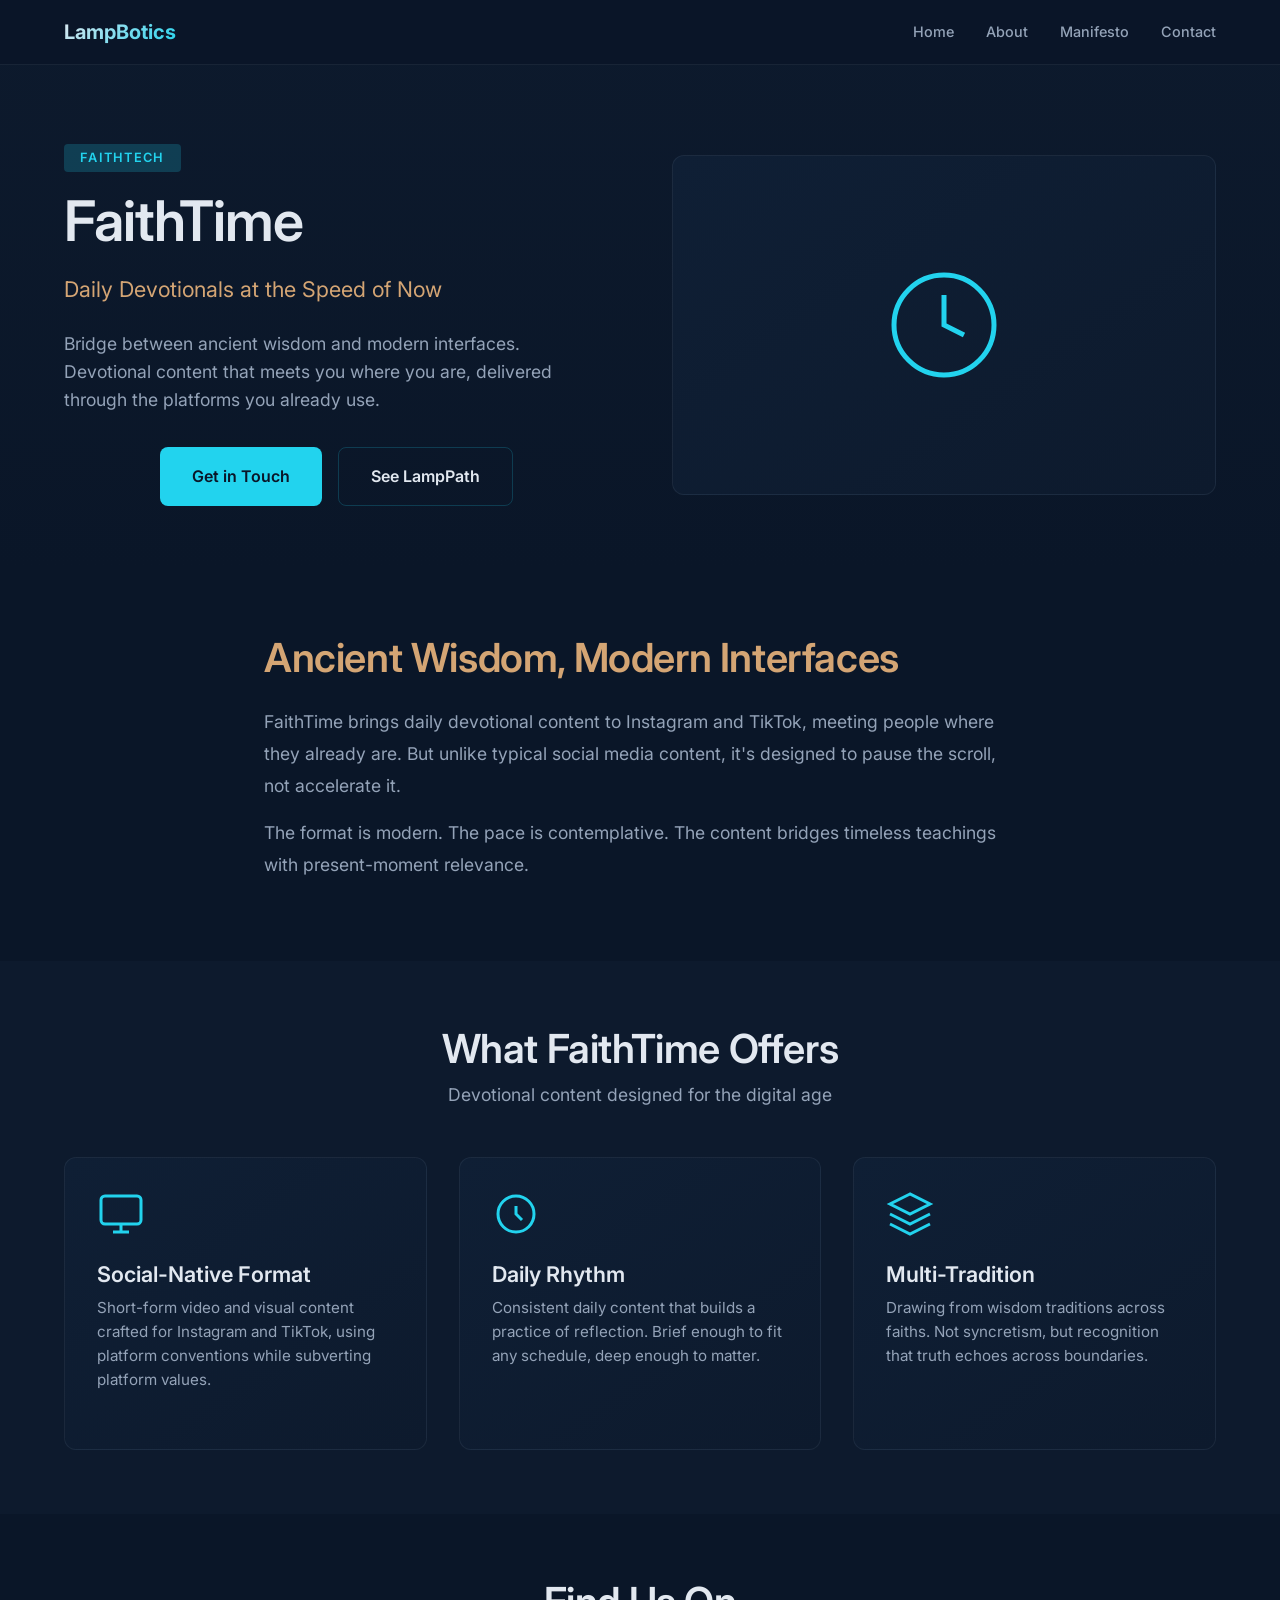
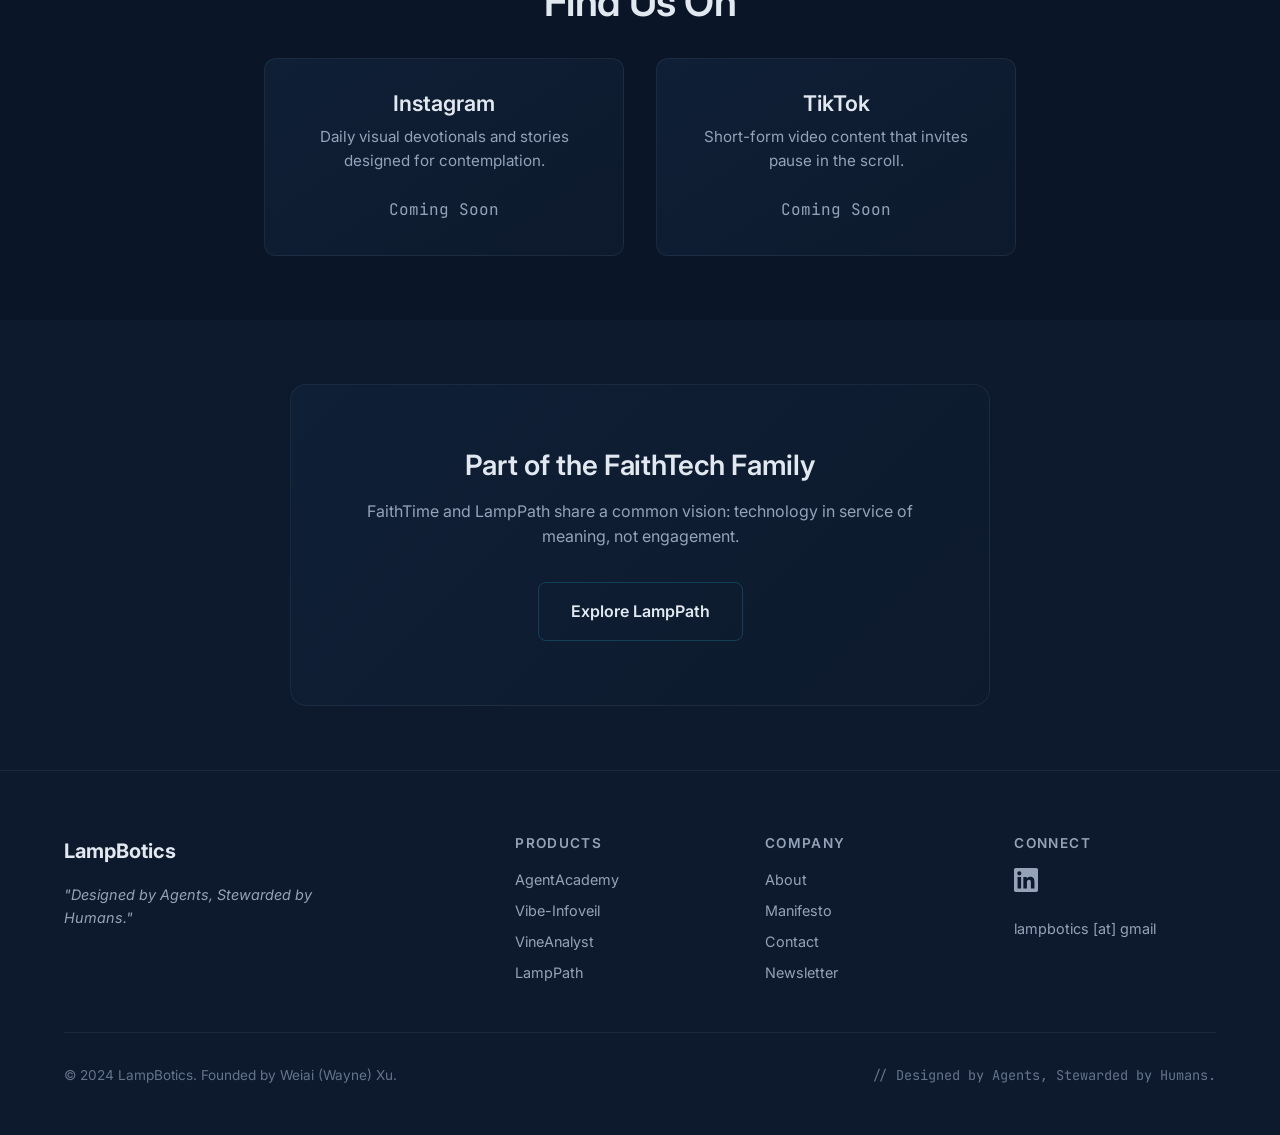
==== products/faithtime/index.html @ efbf88ae "Initial commit: LampBotics website - Homepage with products and augmented creativity sections - Abou" ====
<!DOCTYPE html>
<html lang="en">
<head>
  <meta charset="UTF-8">
  <meta name="viewport" content="width=device-width, initial-scale=1.0">
  <meta name="description" content="FaithTime - Daily devotionals at the speed of now. Bridge between ancient wisdom and modern interfaces.">

  <!-- Open Graph -->
  <meta property="og:title" content="FaithTime - Daily Devotionals at the Speed of Now">
  <meta property="og:description" content="Bridge between ancient wisdom and modern interfaces.">
  <meta property="og:type" content="website">
  <meta property="og:url" content="https://www.lampbotics.com/products/faithtime/">

  <title>FaithTime - LampBotics</title>

  <!-- Fonts -->
  <link rel="preconnect" href="https://fonts.googleapis.com">
  <link rel="preconnect" href="https://fonts.gstatic.com" crossorigin>
  <link href="https://fonts.googleapis.com/css2?family=Inter:wght@400;500;600;700&family=JetBrains+Mono:wght@400;500&display=swap" rel="stylesheet">

  <!-- Styles -->
  <link rel="stylesheet" href="../../assets/css/styles.css">

  <!-- Favicon -->
  <link rel="icon" type="image/svg+xml" href="../../assets/images/favicon.svg">
</head>
<body>
  <!-- Navigation -->
  <nav class="nav" role="navigation" aria-label="Main navigation">
    <div class="container nav__inner">
      <a href="/" class="nav__logo">
        <span class="nav__logo-text">LampBotics</span>
      </a>

      <button class="nav__toggle" aria-label="Toggle navigation" aria-expanded="false">
        <span></span>
        <span></span>
        <span></span>
      </button>

      <ul class="nav__links">
        <li><a href="/" class="nav__link">Home</a></li>
        <li><a href="/about.html" class="nav__link">About</a></li>
        <li><a href="/manifesto.html" class="nav__link">Manifesto</a></li>
        <li><a href="/contact.html" class="nav__link">Contact</a></li>
      </ul>
    </div>
  </nav>

  <!-- Product Hero -->
  <section class="product-hero">
    <div class="container">
      <div class="product-hero__header">
        <div>
          <span class="product-hero__badge">FaithTech</span>
          <h1 class="product-hero__title">FaithTime</h1>
          <p class="product-hero__subtitle">Daily Devotionals at the Speed of Now</p>
          <p class="product-hero__description">
            Bridge between ancient wisdom and modern interfaces. Devotional content that meets you where you are, delivered through the platforms you already use.
          </p>
          <div class="hero__ctas">
            <a href="/contact.html" class="btn btn--primary">Get in Touch</a>
            <a href="/products/lamppath/" class="btn btn--secondary">See LampPath</a>
          </div>
        </div>
        <div class="product-hero__visual">
          <svg width="120" height="120" viewBox="0 0 24 24" fill="none" stroke="var(--color-accent)" stroke-width="1">
            <path d="M12 6V12L16 14M22 12C22 17.5228 17.5228 22 12 22C6.47715 22 2 17.5228 2 12C2 6.47715 6.47715 2 12 2C17.5228 2 22 6.47715 22 12Z"/>
          </svg>
        </div>
      </div>
    </div>
  </section>

  <!-- Core Philosophy -->
  <section class="section">
    <div class="container container--narrow">
      <div data-animate>
        <h2 class="text-sand mb-lg">Ancient Wisdom, Modern Interfaces</h2>
        <p class="text-muted" style="font-size: 1.1rem; line-height: 1.8;">
          FaithTime brings daily devotional content to Instagram and TikTok, meeting people where they already are. But unlike typical social media content, it's designed to pause the scroll, not accelerate it.
        </p>
        <p class="text-muted" style="font-size: 1.1rem; line-height: 1.8;">
          The format is modern. The pace is contemplative. The content bridges timeless teachings with present-moment relevance.
        </p>
      </div>
    </div>
  </section>

  <!-- Features -->
  <section class="section section--dark">
    <div class="container">
      <div class="section-header" data-animate>
        <h2 class="section-header__title">What FaithTime Offers</h2>
        <p class="section-header__subtitle">
          Devotional content designed for the digital age
        </p>
      </div>

      <div class="grid grid--3">
        <div class="card" data-animate>
          <div class="card__icon">
            <svg width="48" height="48" viewBox="0 0 24 24" fill="none" stroke="currentColor" stroke-width="1.5">
              <rect x="2" y="3" width="20" height="14" rx="2"/>
              <path d="M8 21H16M12 17V21"/>
            </svg>
          </div>
          <h3 class="card__title">Social-Native Format</h3>
          <p class="card__description">
            Short-form video and visual content crafted for Instagram and TikTok, using platform conventions while subverting platform values.
          </p>
        </div>

        <div class="card" data-animate>
          <div class="card__icon">
            <svg width="48" height="48" viewBox="0 0 24 24" fill="none" stroke="currentColor" stroke-width="1.5">
              <path d="M12 8V12L15 15M21 12C21 16.9706 16.9706 21 12 21C7.02944 21 3 16.9706 3 12C3 7.02944 7.02944 3 12 3C16.9706 3 21 7.02944 21 12Z"/>
            </svg>
          </div>
          <h3 class="card__title">Daily Rhythm</h3>
          <p class="card__description">
            Consistent daily content that builds a practice of reflection. Brief enough to fit any schedule, deep enough to matter.
          </p>
        </div>

        <div class="card" data-animate>
          <div class="card__icon">
            <svg width="48" height="48" viewBox="0 0 24 24" fill="none" stroke="currentColor" stroke-width="1.5">
              <path d="M12 2L2 7L12 12L22 7L12 2Z"/>
              <path d="M2 17L12 22L22 17"/>
              <path d="M2 12L12 17L22 12"/>
            </svg>
          </div>
          <h3 class="card__title">Multi-Tradition</h3>
          <p class="card__description">
            Drawing from wisdom traditions across faiths. Not syncretism, but recognition that truth echoes across boundaries.
          </p>
        </div>
      </div>
    </div>
  </section>

  <!-- Platforms -->
  <section class="section">
    <div class="container container--narrow text-center">
      <h2 class="mb-xl" data-animate>Find Us On</h2>
      <div class="grid grid--2">
        <div class="card" data-animate>
          <h3 class="card__title">Instagram</h3>
          <p class="card__description">
            Daily visual devotionals and stories designed for contemplation.
          </p>
          <span class="text-muted text-mono">Coming Soon</span>
        </div>
        <div class="card" data-animate>
          <h3 class="card__title">TikTok</h3>
          <p class="card__description">
            Short-form video content that invites pause in the scroll.
          </p>
          <span class="text-muted text-mono">Coming Soon</span>
        </div>
      </div>
    </div>
  </section>

  <!-- Related Products -->
  <section class="section section--dark">
    <div class="container">
      <div class="newsletter" data-animate>
        <h2 class="newsletter__title">Part of the FaithTech Family</h2>
        <p class="newsletter__description">
          FaithTime and LampPath share a common vision: technology in service of meaning, not engagement.
        </p>
        <a href="/products/lamppath/" class="btn btn--secondary">Explore LampPath</a>
      </div>
    </div>
  </section>

  <!-- Footer -->
  <footer class="footer">
    <div class="container">
      <div class="footer__grid">
        <div class="footer__brand">
          <a href="/" class="footer__logo">
            <span>LampBotics</span>
          </a>
          <p class="footer__tagline">
            "Designed by Agents, Stewarded by Humans."
          </p>
        </div>

        <div class="footer__section">
          <h4>Products</h4>
          <nav class="footer__links">
            <a href="https://agentacademy.lampbotics.com/" class="footer__link" target="_blank" rel="noopener">AgentAcademy</a>
            <a href="https://vibe-infoveil.lampbotics.com/trading-floor" class="footer__link" target="_blank" rel="noopener">Vibe-Infoveil</a>
            <a href="https://vineanalyst.lampbotics.com/" class="footer__link" target="_blank" rel="noopener">VineAnalyst</a>
            <a href="/products/lamppath/" class="footer__link">LampPath</a>
          </nav>
        </div>

        <div class="footer__section">
          <h4>Company</h4>
          <nav class="footer__links">
            <a href="/about.html" class="footer__link">About</a>
            <a href="/manifesto.html" class="footer__link">Manifesto</a>
            <a href="/contact.html" class="footer__link">Contact</a>
            <a href="https://substack.com/@lampbotics" class="footer__link" target="_blank" rel="noopener">Newsletter</a>
          </nav>
        </div>

        <div class="footer__section">
          <h4>Connect</h4>
          <div class="footer__social">
            <a href="https://www.linkedin.com/company/107227953" target="_blank" rel="noopener" aria-label="LinkedIn">
              <svg width="24" height="24" viewBox="0 0 24 24" fill="currentColor">
                <path d="M20.447 20.452h-3.554v-5.569c0-1.328-.027-3.037-1.852-3.037-1.853 0-2.136 1.445-2.136 2.939v5.667H9.351V9h3.414v1.561h.046c.477-.9 1.637-1.85 3.37-1.85 3.601 0 4.267 2.37 4.267 5.455v6.286zM5.337 7.433c-1.144 0-2.063-.926-2.063-2.065 0-1.138.92-2.063 2.063-2.063 1.14 0 2.064.925 2.064 2.063 0 1.139-.925 2.065-2.064 2.065zm1.782 13.019H3.555V9h3.564v11.452zM22.225 0H1.771C.792 0 0 .774 0 1.729v20.542C0 23.227.792 24 1.771 24h20.451C23.2 24 24 23.227 24 22.271V1.729C24 .774 23.2 0 22.222 0h.003z"/>
              </svg>
            </a>
          </div>
          <p class="footer__link mt-md">lampbotics [at] gmail</p>
        </div>
      </div>

      <div class="footer__bottom">
        <p class="footer__copyright">
          &copy; 2024 LampBotics. Founded by Weiai (Wayne) Xu.
        </p>
        <p class="footer__agent-note">
          // Designed by Agents, Stewarded by Humans.
        </p>
      </div>
    </div>
  </footer>

  <!-- Scripts -->
  <script src="../../assets/js/main.js"></script>
</body>
</html>
---- assets/css/styles.css ----
/* LampBotics Website Styles
   Dark theme with sea/sand color palette
   Built by agents. Approved by humans.
*/

/* ==========================================
   CSS VARIABLES
   ========================================== */
:root {
  /* Primary Colors - Sea/Sand Palette */
  --color-bg-dark: #0a1628;
  --color-bg-card: #0f1f35;
  --color-bg-card-hover: #142842;
  --color-bg-secondary: #0d1a2d;

  /* Accent Colors */
  --color-accent: #22d3ee;
  --color-accent-hover: #06b6d4;
  --color-accent-glow: rgba(34, 211, 238, 0.2);
  --color-sand: #d4a574;
  --color-sand-light: #e5c9a8;

  /* Text Colors */
  --color-text: #e2e8f0;
  --color-text-muted: #94a3b8;
  --color-text-dim: #64748b;

  /* Borders */
  --color-border: rgba(34, 211, 238, 0.2);
  --color-border-subtle: rgba(148, 163, 184, 0.1);

  /* Gradients */
  --gradient-hero: linear-gradient(135deg, rgba(10, 22, 40, 0.9) 0%, rgba(10, 22, 40, 0.7) 50%, rgba(10, 22, 40, 0.85) 100%);
  --gradient-card: linear-gradient(145deg, var(--color-bg-card) 0%, var(--color-bg-secondary) 100%);

  /* Typography */
  --font-main: 'Inter', -apple-system, BlinkMacSystemFont, 'Segoe UI', Roboto, sans-serif;
  --font-mono: 'JetBrains Mono', 'Fira Code', monospace;

  /* Spacing */
  --spacing-xs: 0.25rem;
  --spacing-sm: 0.5rem;
  --spacing-md: 1rem;
  --spacing-lg: 1.5rem;
  --spacing-xl: 2rem;
  --spacing-2xl: 3rem;
  --spacing-3xl: 4rem;

  /* Container */
  --container-max: 1200px;
  --container-narrow: 800px;

  /* Border Radius */
  --radius-sm: 4px;
  --radius-md: 8px;
  --radius-lg: 12px;
  --radius-xl: 16px;

  /* Transitions */
  --transition-fast: 150ms ease;
  --transition-base: 250ms ease;
  --transition-slow: 400ms ease;

  /* Shadows */
  --shadow-card: 0 4px 20px rgba(0, 0, 0, 0.3);
  --shadow-card-hover: 0 8px 30px rgba(0, 0, 0, 0.4);
  --shadow-glow: 0 0 30px var(--color-accent-glow);
}

/* ==========================================
   RESET & BASE
   ========================================== */
*, *::before, *::after {
  box-sizing: border-box;
  margin: 0;
  padding: 0;
}

html {
  scroll-behavior: smooth;
  -webkit-font-smoothing: antialiased;
  -moz-osx-font-smoothing: grayscale;
}

body {
  font-family: var(--font-main);
  font-size: 16px;
  line-height: 1.6;
  color: var(--color-text);
  background-color: var(--color-bg-dark);
  min-height: 100vh;
}

img, video, iframe {
  max-width: 100%;
  height: auto;
  display: block;
}

a {
  color: var(--color-accent);
  text-decoration: none;
  transition: color var(--transition-fast);
}

a:hover {
  color: var(--color-accent-hover);
}

ul, ol {
  list-style: none;
}

button {
  font-family: inherit;
  cursor: pointer;
  border: none;
  background: none;
}

/* ==========================================
   TYPOGRAPHY
   ========================================== */
h1, h2, h3, h4, h5, h6 {
  font-weight: 600;
  line-height: 1.2;
  color: var(--color-text);
}

h1 {
  font-size: clamp(2rem, 5vw, 3.5rem);
  letter-spacing: -0.02em;
}

h2 {
  font-size: clamp(1.5rem, 4vw, 2.5rem);
  letter-spacing: -0.01em;
}

h3 {
  font-size: clamp(1.25rem, 3vw, 1.75rem);
}

h4 {
  font-size: 1.25rem;
}

p {
  margin-bottom: var(--spacing-md);
}

.text-accent {
  color: var(--color-accent);
}

.text-sand {
  color: var(--color-sand);
}

.text-muted {
  color: var(--color-text-muted);
}

.text-mono {
  font-family: var(--font-mono);
}

/* ==========================================
   LAYOUT
   ========================================== */
.container {
  width: 100%;
  max-width: var(--container-max);
  margin: 0 auto;
  padding: 0 var(--spacing-lg);
}

.container--narrow {
  max-width: var(--container-narrow);
}

.section {
  padding: var(--spacing-3xl) 0;
}

.section--dark {
  background-color: var(--color-bg-secondary);
}

/* Grid Layouts */
.grid {
  display: grid;
  gap: var(--spacing-xl);
}

.grid--2 {
  grid-template-columns: repeat(2, 1fr);
}

.grid--3 {
  grid-template-columns: repeat(3, 1fr);
}

@media (max-width: 768px) {
  .grid--2, .grid--3 {
    grid-template-columns: 1fr;
  }
}

/* Flexbox Utilities */
.flex {
  display: flex;
}

.flex--center {
  align-items: center;
  justify-content: center;
}

.flex--between {
  justify-content: space-between;
  align-items: center;
}

.flex--col {
  flex-direction: column;
}

.gap-sm { gap: var(--spacing-sm); }
.gap-md { gap: var(--spacing-md); }
.gap-lg { gap: var(--spacing-lg); }
.gap-xl { gap: var(--spacing-xl); }

/* ==========================================
   NAVIGATION
   ========================================== */
.nav {
  position: fixed;
  top: 0;
  left: 0;
  right: 0;
  z-index: 1000;
  padding: var(--spacing-md) 0;
  background: rgba(10, 22, 40, 0.9);
  backdrop-filter: blur(10px);
  border-bottom: 1px solid var(--color-border-subtle);
  transition: all var(--transition-base);
}

.nav--scrolled {
  padding: var(--spacing-sm) 0;
  background: rgba(10, 22, 40, 0.98);
}

.nav__inner {
  display: flex;
  align-items: center;
  justify-content: space-between;
}

.nav__logo {
  display: flex;
  align-items: center;
  gap: var(--spacing-sm);
  font-size: 1.25rem;
  font-weight: 700;
  color: var(--color-text);
}

.nav__logo img {
  height: 32px;
  width: auto;
}

.nav__logo-text {
  background: linear-gradient(135deg, var(--color-text) 0%, var(--color-accent) 100%);
  -webkit-background-clip: text;
  -webkit-text-fill-color: transparent;
  background-clip: text;
}

.nav__links {
  display: flex;
  gap: var(--spacing-xl);
}

.nav__link {
  color: var(--color-text-muted);
  font-size: 0.9rem;
  font-weight: 500;
  transition: color var(--transition-fast);
  position: relative;
}

.nav__link:hover,
.nav__link--active {
  color: var(--color-text);
}

.nav__link::after {
  content: '';
  position: absolute;
  bottom: -4px;
  left: 0;
  width: 0;
  height: 2px;
  background: var(--color-accent);
  transition: width var(--transition-base);
}

.nav__link:hover::after,
.nav__link--active::after {
  width: 100%;
}

/* Mobile Navigation */
.nav__toggle {
  display: none;
  flex-direction: column;
  gap: 5px;
  padding: var(--spacing-sm);
}

.nav__toggle span {
  display: block;
  width: 24px;
  height: 2px;
  background: var(--color-text);
  transition: all var(--transition-fast);
}

@media (max-width: 768px) {
  .nav__toggle {
    display: flex;
  }

  .nav__links {
    position: fixed;
    top: 60px;
    left: 0;
    right: 0;
    flex-direction: column;
    background: var(--color-bg-dark);
    padding: var(--spacing-xl);
    gap: var(--spacing-lg);
    transform: translateY(-100%);
    opacity: 0;
    visibility: hidden;
    transition: all var(--transition-base);
    border-bottom: 1px solid var(--color-border-subtle);
  }

  .nav__links--open {
    transform: translateY(0);
    opacity: 1;
    visibility: visible;
  }

  .nav__toggle--active span:nth-child(1) {
    transform: rotate(45deg) translate(5px, 5px);
  }

  .nav__toggle--active span:nth-child(2) {
    opacity: 0;
  }

  .nav__toggle--active span:nth-child(3) {
    transform: rotate(-45deg) translate(5px, -5px);
  }
}

/* ==========================================
   HERO SECTION
   ========================================== */
.hero {
  position: relative;
  min-height: 100vh;
  display: flex;
  align-items: center;
  justify-content: center;
  overflow: hidden;
  padding-top: 80px;
}

.hero__video-container {
  position: absolute;
  top: 0;
  left: 0;
  width: 100%;
  height: 100%;
  z-index: -1;
}

.hero__video {
  position: absolute;
  top: 50%;
  left: 50%;
  min-width: 100%;
  min-height: 100%;
  width: auto;
  height: auto;
  transform: translate(-50%, -50%);
  pointer-events: none;
}

.hero__video iframe {
  position: absolute;
  top: 50%;
  left: 50%;
  width: 177.78vh; /* 16:9 aspect ratio for vertical video */
  min-width: 100%;
  height: 100vh;
  min-height: 56.25vw;
  transform: translate(-50%, -40%) scale(2.0); /* Zoom in and shift down to crop YouTube UI */
  pointer-events: none;
}

.hero__overlay {
  position: absolute;
  top: 0;
  left: 0;
  width: 100%;
  height: 100%;
  background: var(--gradient-hero);
  z-index: 1;
}

.hero__content {
  position: relative;
  z-index: 2;
  text-align: center;
  max-width: 800px;
  padding: var(--spacing-xl);
}

.hero__tagline {
  font-size: clamp(2.5rem, 6vw, 4rem);
  font-weight: 700;
  margin-bottom: var(--spacing-lg);
  line-height: 1.1;
}

.hero__tagline span {
  display: block;
  background: linear-gradient(135deg, var(--color-text) 0%, var(--color-accent) 50%, var(--color-sand) 100%);
  -webkit-background-clip: text;
  -webkit-text-fill-color: transparent;
  background-clip: text;
}

.hero__subline {
  font-size: clamp(1rem, 2.5vw, 1.35rem);
  color: var(--color-text-muted);
  margin-bottom: var(--spacing-2xl);
  max-width: 600px;
  margin-left: auto;
  margin-right: auto;
}

.hero__ctas {
  display: flex;
  gap: var(--spacing-md);
  justify-content: center;
  flex-wrap: wrap;
}

/* ==========================================
   BUTTONS
   ========================================== */
.btn {
  display: inline-flex;
  align-items: center;
  gap: var(--spacing-sm);
  padding: var(--spacing-md) var(--spacing-xl);
  font-size: 1rem;
  font-weight: 600;
  border-radius: var(--radius-md);
  transition: all var(--transition-base);
  white-space: nowrap;
}

.btn--primary {
  background: var(--color-accent);
  color: var(--color-bg-dark);
}

.btn--primary:hover {
  background: var(--color-accent-hover);
  color: var(--color-bg-dark);
  box-shadow: var(--shadow-glow);
  transform: translateY(-2px);
}

.btn--secondary {
  background: transparent;
  color: var(--color-text);
  border: 1px solid var(--color-border);
}

.btn--secondary:hover {
  background: var(--color-bg-card);
  border-color: var(--color-accent);
  color: var(--color-accent);
}

.btn--ghost {
  color: var(--color-text-muted);
  padding: var(--spacing-sm) var(--spacing-md);
}

.btn--ghost:hover {
  color: var(--color-accent);
}

.btn--small {
  padding: var(--spacing-sm) var(--spacing-md);
  font-size: 0.875rem;
}

/* ==========================================
   CARDS
   ========================================== */
.card {
  background: var(--gradient-card);
  border: 1px solid var(--color-border-subtle);
  border-radius: var(--radius-lg);
  padding: var(--spacing-xl);
  transition: all var(--transition-base);
}

.card:hover {
  border-color: var(--color-border);
  box-shadow: var(--shadow-card-hover);
  transform: translateY(-4px);
}

.card__icon {
  width: 48px;
  height: 48px;
  margin-bottom: var(--spacing-lg);
  color: var(--color-accent);
}

.card__title {
  font-size: 1.35rem;
  margin-bottom: var(--spacing-sm);
}

.card__subtitle {
  color: var(--color-sand);
  font-size: 0.9rem;
  font-weight: 500;
  margin-bottom: var(--spacing-md);
}

.card__description {
  color: var(--color-text-muted);
  font-size: 0.95rem;
  margin-bottom: var(--spacing-lg);
}

.card__list {
  margin-bottom: var(--spacing-lg);
}

.card__list li {
  color: var(--color-text-muted);
  font-size: 0.9rem;
  padding: var(--spacing-xs) 0;
  padding-left: var(--spacing-lg);
  position: relative;
}

.card__list li::before {
  content: '';
  position: absolute;
  left: 0;
  top: 50%;
  transform: translateY(-50%);
  width: 6px;
  height: 6px;
  background: var(--color-accent);
  border-radius: 50%;
}

/* Featured Cards (larger) */
.card--featured {
  padding: var(--spacing-2xl);
}

.card--featured .card__title {
  font-size: 1.75rem;
}

/* ==========================================
   SECTION HEADERS
   ========================================== */
.section-header {
  text-align: center;
  margin-bottom: var(--spacing-2xl);
}

.section-header__title {
  margin-bottom: var(--spacing-sm);
}

.section-header__subtitle {
  color: var(--color-text-muted);
  font-size: 1.1rem;
  max-width: 600px;
  margin: 0 auto;
}

/* ==========================================
   PHILOSOPHY STRIP
   ========================================== */
.philosophy {
  position: relative;
  overflow: hidden;
}

.philosophy__video-container {
  position: absolute;
  top: 0;
  left: 0;
  width: 100%;
  height: 100%;
  z-index: -1;
}

.philosophy__video iframe {
  position: absolute;
  top: 50%;
  left: 50%;
  width: 177.78vh;
  min-width: 100%;
  height: 100vh;
  min-height: 56.25vw;
  transform: translate(-50%, -50%) scale(2.0); /* Zoom in to crop out YouTube title/subtitles */
  pointer-events: none;
}

.philosophy__overlay {
  position: absolute;
  top: 0;
  left: 0;
  width: 100%;
  height: 100%;
  background: linear-gradient(135deg, rgba(10, 22, 40, 0.95) 0%, rgba(10, 22, 40, 0.85) 100%);
}

.philosophy__content {
  position: relative;
  z-index: 2;
}

.philosophy__headline {
  text-align: center;
  margin-bottom: var(--spacing-2xl);
}

.philosophy__pillars {
  display: grid;
  grid-template-columns: repeat(3, 1fr);
  gap: var(--spacing-xl);
}

@media (max-width: 768px) {
  .philosophy__pillars {
    grid-template-columns: 1fr;
  }
}

.pillar {
  text-align: center;
  padding: var(--spacing-xl);
}

.pillar__icon {
  font-size: 2rem;
  margin-bottom: var(--spacing-md);
  color: var(--color-accent);
}

.pillar__title {
  font-size: 1.25rem;
  margin-bottom: var(--spacing-sm);
  color: var(--color-sand);
}

.pillar__text {
  color: var(--color-text-muted);
  font-size: 0.95rem;
}

/* ==========================================
   ARCHIVE / LEGACY PROJECTS
   ========================================== */
.archive {
  background: var(--color-bg-secondary);
}

.archive__toggle {
  display: flex;
  align-items: center;
  justify-content: center;
  gap: var(--spacing-sm);
  color: var(--color-text-muted);
  font-size: 1rem;
  margin-bottom: var(--spacing-xl);
  cursor: pointer;
  transition: color var(--transition-fast);
}

.archive__toggle:hover {
  color: var(--color-accent);
}

.archive__toggle svg {
  transition: transform var(--transition-base);
}

.archive__toggle--open svg {
  transform: rotate(180deg);
}

.archive__content {
  display: none;
}

.archive__content--open {
  display: block;
}

/* ==========================================
   NEWSLETTER CTA
   ========================================== */
.newsletter {
  text-align: center;
  background: linear-gradient(135deg, var(--color-bg-card) 0%, var(--color-bg-secondary) 100%);
  border: 1px solid var(--color-border-subtle);
  border-radius: var(--radius-xl);
  padding: var(--spacing-3xl);
  max-width: 700px;
  margin: 0 auto;
}

.newsletter__title {
  font-size: 1.75rem;
  margin-bottom: var(--spacing-md);
}

.newsletter__description {
  color: var(--color-text-muted);
  margin-bottom: var(--spacing-xl);
}

/* ==========================================
   FOOTER
   ========================================== */
.footer {
  background: var(--color-bg-secondary);
  border-top: 1px solid var(--color-border-subtle);
  padding: var(--spacing-3xl) 0 var(--spacing-xl);
}

.footer__grid {
  display: grid;
  grid-template-columns: 2fr 1fr 1fr 1fr;
  gap: var(--spacing-2xl);
  margin-bottom: var(--spacing-2xl);
}

@media (max-width: 768px) {
  .footer__grid {
    grid-template-columns: 1fr 1fr;
    gap: var(--spacing-xl);
  }
}

@media (max-width: 480px) {
  .footer__grid {
    grid-template-columns: 1fr;
  }
}

.footer__brand {
  max-width: 300px;
}

.footer__logo {
  display: flex;
  align-items: center;
  gap: var(--spacing-sm);
  font-size: 1.25rem;
  font-weight: 700;
  color: var(--color-text);
  margin-bottom: var(--spacing-md);
}

.footer__logo img {
  height: 28px;
  width: auto;
}

.footer__tagline {
  color: var(--color-text-muted);
  font-size: 0.9rem;
  font-style: italic;
}

.footer__section h4 {
  font-size: 0.85rem;
  text-transform: uppercase;
  letter-spacing: 0.1em;
  color: var(--color-text-muted);
  margin-bottom: var(--spacing-md);
}

.footer__links {
  display: flex;
  flex-direction: column;
  gap: var(--spacing-sm);
}

.footer__link {
  color: var(--color-text-muted);
  font-size: 0.9rem;
}

.footer__link:hover {
  color: var(--color-accent);
}

.footer__social {
  display: flex;
  gap: var(--spacing-md);
}

.footer__social a {
  color: var(--color-text-muted);
  font-size: 1.25rem;
  transition: color var(--transition-fast);
}

.footer__social a:hover {
  color: var(--color-accent);
}

.footer__bottom {
  display: flex;
  justify-content: space-between;
  align-items: center;
  padding-top: var(--spacing-xl);
  border-top: 1px solid var(--color-border-subtle);
  flex-wrap: wrap;
  gap: var(--spacing-md);
}

.footer__copyright {
  color: var(--color-text-dim);
  font-size: 0.85rem;
}

.footer__agent-note {
  color: var(--color-text-dim);
  font-size: 0.85rem;
  font-family: var(--font-mono);
}

/* ==========================================
   PRODUCT PAGES
   ========================================== */
.product-hero {
  padding: calc(80px + var(--spacing-3xl)) 0 var(--spacing-3xl);
  background: linear-gradient(180deg, var(--color-bg-secondary) 0%, var(--color-bg-dark) 100%);
}

.product-hero__header {
  display: grid;
  grid-template-columns: 1fr 1fr;
  gap: var(--spacing-3xl);
  align-items: center;
}

@media (max-width: 768px) {
  .product-hero__header {
    grid-template-columns: 1fr;
    text-align: center;
  }
}

.product-hero__badge {
  display: inline-block;
  padding: var(--spacing-xs) var(--spacing-md);
  background: var(--color-accent-glow);
  color: var(--color-accent);
  font-size: 0.8rem;
  font-weight: 600;
  text-transform: uppercase;
  letter-spacing: 0.1em;
  border-radius: var(--radius-sm);
  margin-bottom: var(--spacing-md);
}

.product-hero__title {
  margin-bottom: var(--spacing-md);
}

.product-hero__subtitle {
  color: var(--color-sand);
  font-size: 1.35rem;
  margin-bottom: var(--spacing-lg);
}

.product-hero__description {
  color: var(--color-text-muted);
  font-size: 1.1rem;
  margin-bottom: var(--spacing-xl);
}

.product-hero__visual {
  background: var(--gradient-card);
  border: 1px solid var(--color-border-subtle);
  border-radius: var(--radius-lg);
  padding: var(--spacing-lg);
  aspect-ratio: 16/10;
  display: flex;
  align-items: center;
  justify-content: center;
}

.product-hero__visual img {
  max-width: 100%;
  border-radius: var(--radius-md);
}

/* ==========================================
   MANIFESTO PAGE
   ========================================== */
.manifesto-content {
  max-width: var(--container-narrow);
  margin: 0 auto;
}

.manifesto-content h2 {
  color: var(--color-sand);
  margin-top: var(--spacing-2xl);
  margin-bottom: var(--spacing-lg);
  padding-top: var(--spacing-xl);
  border-top: 1px solid var(--color-border-subtle);
}

.manifesto-content h2:first-child {
  border-top: none;
  margin-top: 0;
  padding-top: 0;
}

.manifesto-content h3 {
  color: var(--color-accent);
  margin-top: var(--spacing-xl);
  margin-bottom: var(--spacing-md);
}

.manifesto-content p {
  color: var(--color-text-muted);
  line-height: 1.8;
}

.manifesto-content ul,
.manifesto-content ol {
  margin-left: var(--spacing-xl);
  margin-bottom: var(--spacing-lg);
}

.manifesto-content li {
  color: var(--color-text-muted);
  margin-bottom: var(--spacing-sm);
  line-height: 1.7;
}

.manifesto-content li::marker {
  color: var(--color-accent);
}

.manifesto-content blockquote {
  border-left: 3px solid var(--color-accent);
  padding-left: var(--spacing-lg);
  margin: var(--spacing-xl) 0;
  font-style: italic;
  color: var(--color-text);
}

/* ==========================================
   CONTACT PAGE
   ========================================== */
.contact-card {
  display: flex;
  align-items: center;
  gap: var(--spacing-lg);
  padding: var(--spacing-xl);
  background: var(--gradient-card);
  border: 1px solid var(--color-border-subtle);
  border-radius: var(--radius-lg);
  margin-bottom: var(--spacing-lg);
}

.contact-card__icon {
  font-size: 1.5rem;
  color: var(--color-accent);
  width: 48px;
  height: 48px;
  display: flex;
  align-items: center;
  justify-content: center;
  background: var(--color-accent-glow);
  border-radius: var(--radius-md);
}

.contact-card__content h3 {
  margin-bottom: var(--spacing-xs);
}

.contact-card__content p {
  color: var(--color-text-muted);
  margin-bottom: 0;
}

/* ==========================================
   404 PAGE
   ========================================== */
.error-page {
  min-height: 100vh;
  display: flex;
  align-items: center;
  justify-content: center;
  text-align: center;
  padding: var(--spacing-xl);
}

.error-page__code {
  font-size: clamp(6rem, 20vw, 12rem);
  font-weight: 700;
  color: var(--color-accent);
  line-height: 1;
  margin-bottom: var(--spacing-md);
  opacity: 0.3;
}

.error-page__title {
  margin-bottom: var(--spacing-md);
}

.error-page__description {
  color: var(--color-text-muted);
  margin-bottom: var(--spacing-xl);
}

/* ==========================================
   UTILITIES
   ========================================== */
.visually-hidden {
  position: absolute;
  width: 1px;
  height: 1px;
  padding: 0;
  margin: -1px;
  overflow: hidden;
  clip: rect(0, 0, 0, 0);
  white-space: nowrap;
  border: 0;
}

.mt-sm { margin-top: var(--spacing-sm); }
.mt-md { margin-top: var(--spacing-md); }
.mt-lg { margin-top: var(--spacing-lg); }
.mt-xl { margin-top: var(--spacing-xl); }
.mt-2xl { margin-top: var(--spacing-2xl); }

.mb-sm { margin-bottom: var(--spacing-sm); }
.mb-md { margin-bottom: var(--spacing-md); }
.mb-lg { margin-bottom: var(--spacing-lg); }
.mb-xl { margin-bottom: var(--spacing-xl); }
.mb-2xl { margin-bottom: var(--spacing-2xl); }

.text-center { text-align: center; }
.text-left { text-align: left; }
.text-right { text-align: right; }

/* ==========================================
   ANIMATIONS
   ========================================== */
@keyframes fadeIn {
  from { opacity: 0; }
  to { opacity: 1; }
}

@keyframes slideUp {
  from {
    opacity: 0;
    transform: translateY(20px);
  }
  to {
    opacity: 1;
    transform: translateY(0);
  }
}

@keyframes pulse {
  0%, 100% { opacity: 1; }
  50% { opacity: 0.7; }
}

.animate-fade-in {
  animation: fadeIn 0.6s ease forwards;
}

.animate-slide-up {
  animation: slideUp 0.6s ease forwards;
}

/* Staggered animations for cards */
.card:nth-child(1) { animation-delay: 0.1s; }
.card:nth-child(2) { animation-delay: 0.2s; }
.card:nth-child(3) { animation-delay: 0.3s; }
.card:nth-child(4) { animation-delay: 0.4s; }
.card:nth-child(5) { animation-delay: 0.5s; }
.card:nth-child(6) { animation-delay: 0.6s; }

/* ==========================================
   REDUCED MOTION
   ========================================== */
@media (prefers-reduced-motion: reduce) {
  *, *::before, *::after {
    animation-duration: 0.01ms !important;
    animation-iteration-count: 1 !important;
    transition-duration: 0.01ms !important;
    scroll-behavior: auto !important;
  }
}

/* ==========================================
   PRINT STYLES
   ========================================== */
@media print {
  .nav, .hero__video-container, .philosophy__video-container {
    display: none;
  }

  body {
    background: white;
    color: black;
  }

  .card, .btn {
    border: 1px solid #ccc;
  }
}
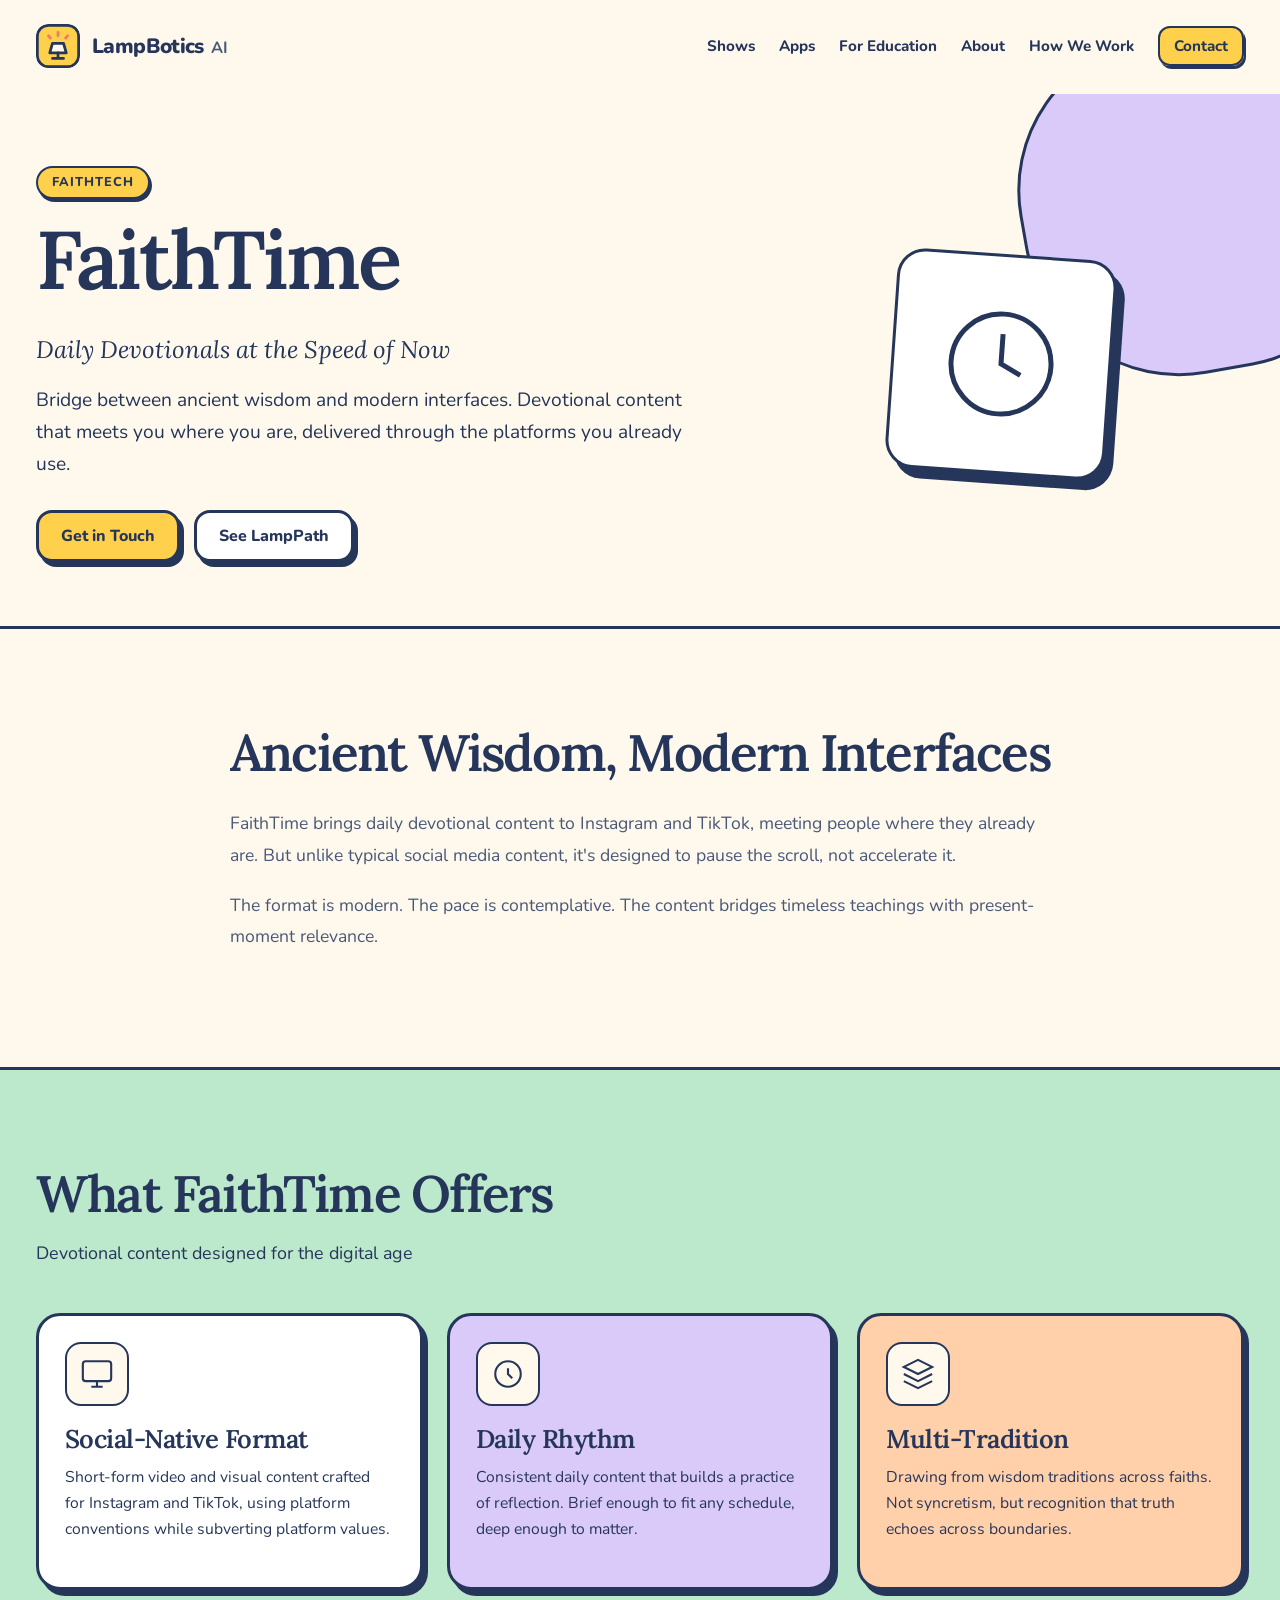
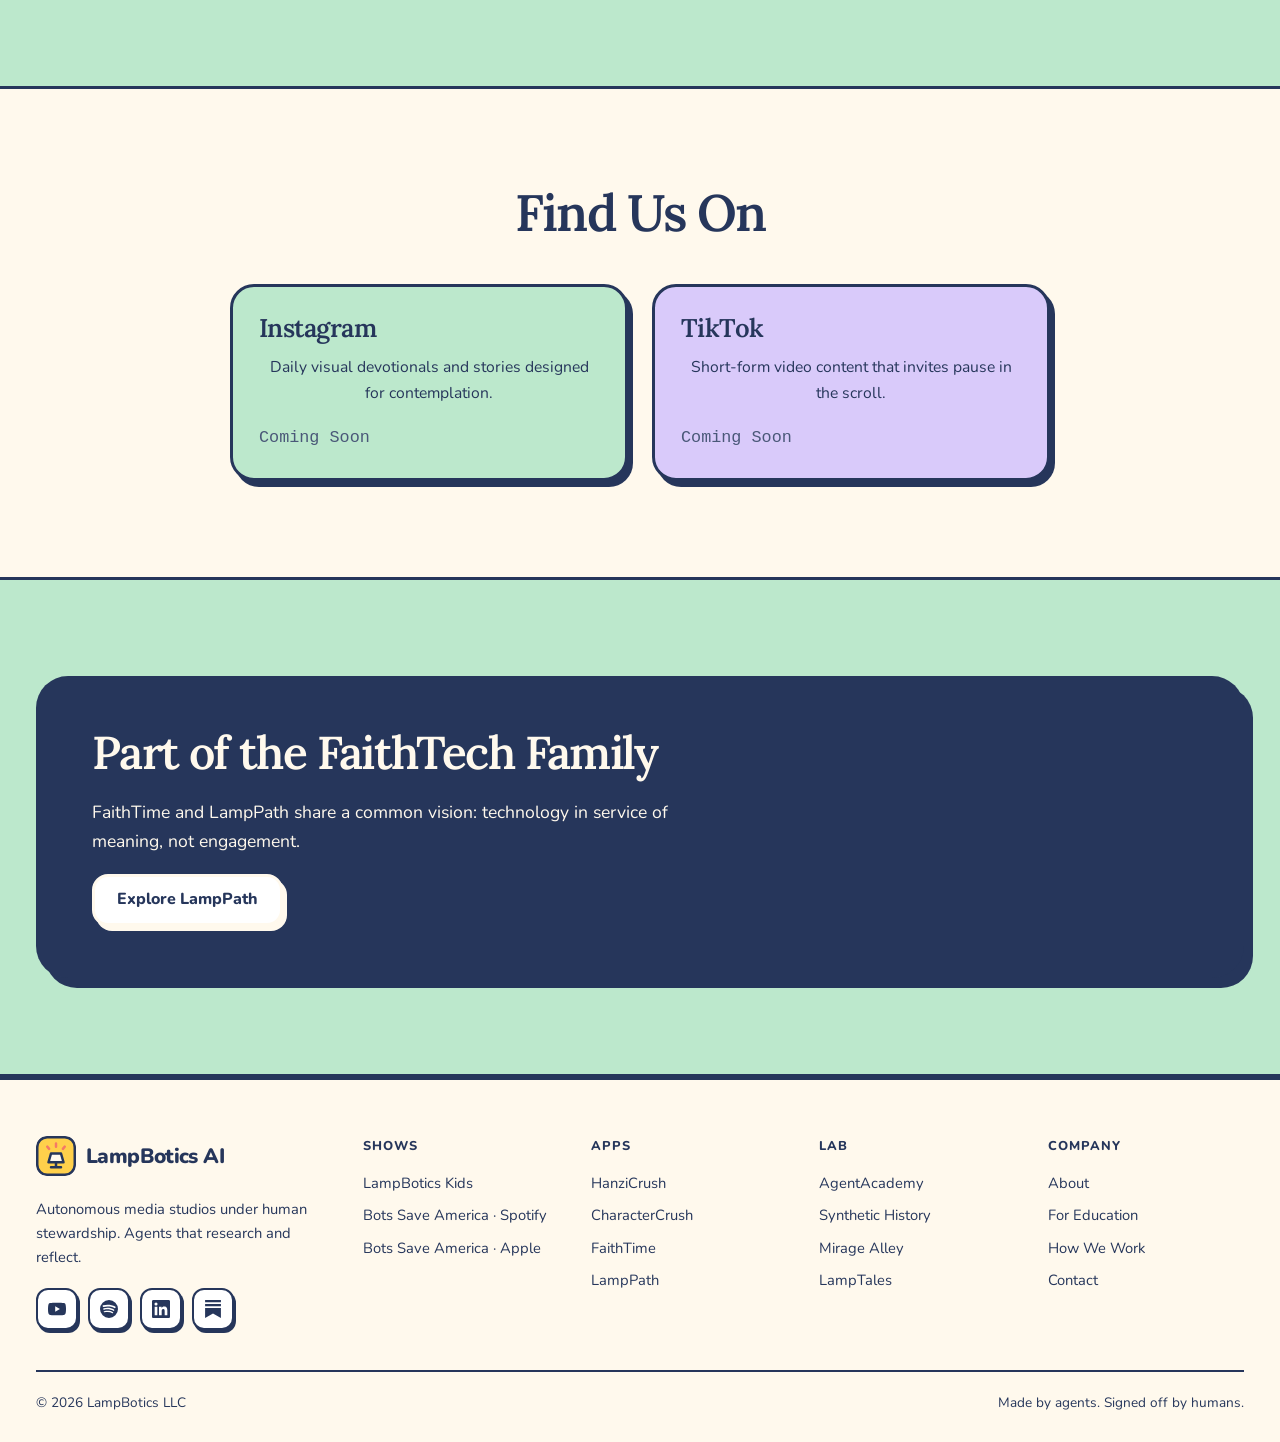
==== commit 3b4f6ea8: "Rebrand as autonomous media studios under human stewardship Redesign the site in the CharacterCrush " ====
--- a/products/faithtime/index.html
+++ b/products/faithtime/index.html
@@ -1,51 +1,52 @@
 <!DOCTYPE html>
 <html lang="en">
 <head>
+  <link rel="canonical" href="https://lampbotics.com/products/faithtime/">
   <meta charset="UTF-8">
   <meta name="viewport" content="width=device-width, initial-scale=1.0">
+  <meta name="theme-color" content="#fff9ed">
   <meta name="description" content="FaithTime - Daily devotionals at the speed of now. Bridge between ancient wisdom and modern interfaces.">
 
   <!-- Open Graph -->
   <meta property="og:title" content="FaithTime - Daily Devotionals at the Speed of Now">
   <meta property="og:description" content="Bridge between ancient wisdom and modern interfaces.">
   <meta property="og:type" content="website">
-  <meta property="og:url" content="https://www.lampbotics.com/products/faithtime/">
-
-  <title>FaithTime - LampBotics</title>
+  <meta property="og:url" content="https://lampbotics.com/products/faithtime/">
+
+  <title>FaithTime | LampBotics AI</title>
 
   <!-- Fonts -->
   <link rel="preconnect" href="https://fonts.googleapis.com">
   <link rel="preconnect" href="https://fonts.gstatic.com" crossorigin>
-  <link href="https://fonts.googleapis.com/css2?family=Inter:wght@400;500;600;700&family=JetBrains+Mono:wght@400;500&display=swap" rel="stylesheet">
+  <link href="https://fonts.googleapis.com/css2?family=Lora:ital,wght@0,500;0,600;1,500;1,600&family=Nunito:wght@500;700;800;900&display=swap" rel="stylesheet">
 
   <!-- Styles -->
-  <link rel="stylesheet" href="../../assets/css/styles.css">
+  <link rel="stylesheet" href="/assets/css/styles.css?v=20261117">
 
   <!-- Favicon -->
-  <link rel="icon" type="image/svg+xml" href="../../assets/images/favicon.svg">
+  <link rel="icon" type="image/svg+xml" href="/assets/images/favicon.svg">
 </head>
 <body>
-  <!-- Navigation -->
-  <nav class="nav" role="navigation" aria-label="Main navigation">
+  <a class="skip" href="#main">Skip to content</a>
+
+  <!-- NAV -->
+  <nav class="nav" aria-label="Main navigation">
     <div class="container nav__inner">
-      <a href="/" class="nav__logo">
-        <span class="nav__logo-text">LampBotics</span>
-      </a>
-
-      <button class="nav__toggle" aria-label="Toggle navigation" aria-expanded="false">
-        <span></span>
-        <span></span>
-        <span></span>
-      </button>
-
+      <a href="/" class="nav__logo"><img src="/assets/images/favicon.svg" width="44" height="44" alt=""><span class="nav__logo-text">LampBotics <small>AI</small></span></a>
+      <button class="nav__toggle" aria-label="Open menu" aria-expanded="false"><span></span><span></span><span></span></button>
       <ul class="nav__links">
-        <li><a href="/" class="nav__link">Home</a></li>
+        <li><a href="/#studios" class="nav__link">Shows</a></li>
+        <li><a href="/#apps" class="nav__link">Apps</a></li>
+        <li><a href="/services.html" class="nav__link">For Education</a></li>
         <li><a href="/about.html" class="nav__link">About</a></li>
-        <li><a href="/manifesto.html" class="nav__link">Manifesto</a></li>
-        <li><a href="/contact.html" class="nav__link">Contact</a></li>
+        <li><a href="/manifesto.html" class="nav__link">How We Work</a></li>
+        <li><a href="/contact.html" class="nav__link nav__link--cta">Contact</a></li>
       </ul>
     </div>
   </nav>
+  <!-- /NAV -->
+
+  <main id="main">
 
   <!-- Product Hero -->
   <section class="product-hero">
@@ -176,64 +177,67 @@
     </div>
   </section>
 
-  <!-- Footer -->
+</main>
+
+  <!-- FOOTER -->
   <footer class="footer">
     <div class="container">
       <div class="footer__grid">
         <div class="footer__brand">
-          <a href="/" class="footer__logo">
-            <span>LampBotics</span>
-          </a>
-          <p class="footer__tagline">
-            "Designed by Agents, Stewarded by Humans."
-          </p>
-        </div>
-
-        <div class="footer__section">
-          <h4>Products</h4>
-          <nav class="footer__links">
+          <a href="/" class="footer__logo"><img src="/assets/images/favicon.svg" width="40" height="40" alt=""><span>LampBotics AI</span></a>
+          <p class="footer__tagline">Autonomous media studios under human stewardship. Agents that research and reflect.</p>
+          <div class="footer__social">
+            <a href="https://www.youtube.com/@LampBoticsKids" target="_blank" rel="noopener" aria-label="LampBotics Kids on YouTube"><svg viewBox="0 0 24 24" fill="currentColor" aria-hidden="true"><path d="M23.5 6.2a3 3 0 0 0-2.1-2.1C19.5 3.6 12 3.6 12 3.6s-7.5 0-9.4.5A3 3 0 0 0 .5 6.2 31 31 0 0 0 0 12a31 31 0 0 0 .5 5.8 3 3 0 0 0 2.1 2.1c1.9.5 9.4.5 9.4.5s7.5 0 9.4-.5a3 3 0 0 0 2.1-2.1A31 31 0 0 0 24 12a31 31 0 0 0-.5-5.8zM9.6 15.6V8.4l6.3 3.6-6.3 3.6z"/></svg></a>
+            <a href="https://open.spotify.com/show/5mYUYc1UG6PDPk1sd6t3O1" target="_blank" rel="noopener" aria-label="Bots Save America on Spotify"><svg viewBox="0 0 24 24" fill="currentColor" aria-hidden="true"><path d="M12 0a12 12 0 1 0 0 24 12 12 0 0 0 0-24zm5.5 17.3a.75.75 0 0 1-1 .25c-2.85-1.74-6.43-2.13-10.65-1.17a.75.75 0 1 1-.33-1.46c4.62-1.06 8.58-.6 11.74 1.33.36.22.47.69.24 1.05zm1.47-3.27a.94.94 0 0 1-1.29.31c-3.26-2-8.23-2.59-12.09-1.42a.94.94 0 1 1-.54-1.8c4.4-1.33 9.88-.69 13.61 1.6.44.27.58.85.31 1.31zm.13-3.4C15.18 8.3 8.75 8.08 5.03 9.21a1.13 1.13 0 1 1-.65-2.16c4.27-1.3 11.37-1.05 15.85 1.61a1.13 1.13 0 0 1-1.13 1.97z"/></svg></a>
+            <a href="https://www.linkedin.com/company/lampbotics-ai/" target="_blank" rel="noopener" aria-label="LinkedIn"><svg viewBox="0 0 24 24" fill="currentColor" aria-hidden="true"><path d="M20.45 20.45h-3.55v-5.57c0-1.33-.03-3.04-1.85-3.04-1.85 0-2.14 1.45-2.14 2.94v5.67H9.35V9h3.41v1.56h.05c.48-.9 1.64-1.85 3.37-1.85 3.6 0 4.27 2.37 4.27 5.46v6.28zM5.34 7.43a2.06 2.06 0 1 1 0-4.13 2.06 2.06 0 0 1 0 4.13zM7.12 20.45H3.56V9h3.56v11.45zM22.22 0H1.77C.79 0 0 .77 0 1.73v20.54C0 23.23.79 24 1.77 24h20.45c.98 0 1.78-.77 1.78-1.73V1.73C24 .77 23.2 0 22.22 0z"/></svg></a>
+            <a href="https://substack.com/@lampbotics" target="_blank" rel="noopener" aria-label="Substack"><svg viewBox="0 0 24 24" fill="currentColor" aria-hidden="true"><path d="M22.54 8.24H1.46V5.41h21.08v2.83zM1.46 10.81V24L12 18.11 22.54 24V10.81H1.46zM22.54 0H1.46v2.84h21.08V0z"/></svg></a>
+          </div>
+        </div>
+        <div class="footer__section">
+          <h4>Shows</h4>
+          <nav class="footer__links" aria-label="Shows">
+            <a href="https://www.youtube.com/@LampBoticsKids" class="footer__link" target="_blank" rel="noopener">LampBotics Kids</a>
+            <a href="https://open.spotify.com/show/5mYUYc1UG6PDPk1sd6t3O1" class="footer__link" target="_blank" rel="noopener">Bots Save America · Spotify</a>
+            <a href="https://podcasts.apple.com/us/podcast/bots-save-america/id6832814172" class="footer__link" target="_blank" rel="noopener">Bots Save America · Apple</a>
+          </nav>
+        </div>
+        <div class="footer__section">
+          <h4>Apps</h4>
+          <nav class="footer__links" aria-label="Apps">
+            <a href="https://hanzicrush.lampbotics.com/" class="footer__link" target="_blank" rel="noopener">HanziCrush</a>
+            <a href="https://charactercrush.lampbotics.com/" class="footer__link" target="_blank" rel="noopener">CharacterCrush</a>
+            <a href="/products/faithtime/" class="footer__link">FaithTime</a>
+            <a href="https://path.lampbotics.com/" class="footer__link" target="_blank" rel="noopener">LampPath</a>
+          </nav>
+        </div>
+        <div class="footer__section">
+          <h4>Lab</h4>
+          <nav class="footer__links" aria-label="Lab">
             <a href="https://agentacademy.lampbotics.com/" class="footer__link" target="_blank" rel="noopener">AgentAcademy</a>
-            <a href="https://vibe-infoveil.lampbotics.com/trading-floor" class="footer__link" target="_blank" rel="noopener">Vibe-Infoveil</a>
-            <a href="https://vineanalyst.lampbotics.com/" class="footer__link" target="_blank" rel="noopener">VineAnalyst</a>
-            <a href="/products/lamppath/" class="footer__link">LampPath</a>
-          </nav>
-        </div>
-
+            <a href="/projects/synthetic-history/" class="footer__link">Synthetic History</a>
+            <a href="/projects/mirage-alley/" class="footer__link">Mirage Alley</a>
+            <a href="/projects/lamptales/" class="footer__link">LampTales</a>
+          </nav>
+        </div>
         <div class="footer__section">
           <h4>Company</h4>
-          <nav class="footer__links">
+          <nav class="footer__links" aria-label="Company">
             <a href="/about.html" class="footer__link">About</a>
-            <a href="/manifesto.html" class="footer__link">Manifesto</a>
+            <a href="/services.html" class="footer__link">For Education</a>
+            <a href="/manifesto.html" class="footer__link">How We Work</a>
             <a href="/contact.html" class="footer__link">Contact</a>
-            <a href="https://substack.com/@lampbotics" class="footer__link" target="_blank" rel="noopener">Newsletter</a>
-          </nav>
-        </div>
-
-        <div class="footer__section">
-          <h4>Connect</h4>
-          <div class="footer__social">
-            <a href="https://www.linkedin.com/company/107227953" target="_blank" rel="noopener" aria-label="LinkedIn">
-              <svg width="24" height="24" viewBox="0 0 24 24" fill="currentColor">
-                <path d="M20.447 20.452h-3.554v-5.569c0-1.328-.027-3.037-1.852-3.037-1.853 0-2.136 1.445-2.136 2.939v5.667H9.351V9h3.414v1.561h.046c.477-.9 1.637-1.85 3.37-1.85 3.601 0 4.267 2.37 4.267 5.455v6.286zM5.337 7.433c-1.144 0-2.063-.926-2.063-2.065 0-1.138.92-2.063 2.063-2.063 1.14 0 2.064.925 2.064 2.063 0 1.139-.925 2.065-2.064 2.065zm1.782 13.019H3.555V9h3.564v11.452zM22.225 0H1.771C.792 0 0 .774 0 1.729v20.542C0 23.227.792 24 1.771 24h20.451C23.2 24 24 23.227 24 22.271V1.729C24 .774 23.2 0 22.222 0h.003z"/>
-              </svg>
-            </a>
-          </div>
-          <p class="footer__link mt-md">lampbotics [at] gmail</p>
-        </div>
-      </div>
-
+          </nav>
+        </div>
+      </div>
       <div class="footer__bottom">
-        <p class="footer__copyright">
-          &copy; 2024 LampBotics. Founded by Weiai (Wayne) Xu.
-        </p>
-        <p class="footer__agent-note">
-          // Designed by Agents, Stewarded by Humans.
-        </p>
+        <p>&copy; 2026 LampBotics LLC</p>
+        <p>Made by agents. Signed off by humans.</p>
       </div>
     </div>
   </footer>
+  <!-- /FOOTER -->
 
   <!-- Scripts -->
-  <script src="../../assets/js/main.js"></script>
+  <script src="/assets/js/main.js?v=20261117"></script>
 </body>
 </html>
--- a/assets/css/styles.css
+++ b/assets/css/styles.css
@@ -1,1159 +1,539 @@
-/* LampBotics Website Styles
-   Dark theme with sea/sand color palette
-   Built by agents. Approved by humans.
-*/
-
-/* ==========================================
-   CSS VARIABLES
-   ========================================== */
+/* ==========================================================================
+   LampBotics AI — autonomous media studios under human stewardship.
+   Visual language shared with CharacterCrush and HanziCrush:
+   warm paper, navy ink, chunky borders, offset shadows, pastel cards.
+   ========================================================================== */
+
 :root {
-  /* Primary Colors - Sea/Sand Palette */
-  --color-bg-dark: #0a1628;
-  --color-bg-card: #0f1f35;
-  --color-bg-card-hover: #142842;
-  --color-bg-secondary: #0d1a2d;
-
-  /* Accent Colors */
-  --color-accent: #22d3ee;
-  --color-accent-hover: #06b6d4;
-  --color-accent-glow: rgba(34, 211, 238, 0.2);
-  --color-sand: #d4a574;
-  --color-sand-light: #e5c9a8;
-
-  /* Text Colors */
-  --color-text: #e2e8f0;
-  --color-text-muted: #94a3b8;
-  --color-text-dim: #64748b;
-
-  /* Borders */
-  --color-border: rgba(34, 211, 238, 0.2);
-  --color-border-subtle: rgba(148, 163, 184, 0.1);
-
-  /* Gradients */
-  --gradient-hero: linear-gradient(135deg, rgba(10, 22, 40, 0.9) 0%, rgba(10, 22, 40, 0.7) 50%, rgba(10, 22, 40, 0.85) 100%);
-  --gradient-card: linear-gradient(145deg, var(--color-bg-card) 0%, var(--color-bg-secondary) 100%);
-
-  /* Typography */
-  --font-main: 'Inter', -apple-system, BlinkMacSystemFont, 'Segoe UI', Roboto, sans-serif;
-  --font-mono: 'JetBrains Mono', 'Fira Code', monospace;
-
-  /* Spacing */
-  --spacing-xs: 0.25rem;
-  --spacing-sm: 0.5rem;
-  --spacing-md: 1rem;
-  --spacing-lg: 1.5rem;
-  --spacing-xl: 2rem;
-  --spacing-2xl: 3rem;
-  --spacing-3xl: 4rem;
-
-  /* Container */
-  --container-max: 1200px;
-  --container-narrow: 800px;
-
-  /* Border Radius */
-  --radius-sm: 4px;
-  --radius-md: 8px;
-  --radius-lg: 12px;
-  --radius-xl: 16px;
-
-  /* Transitions */
-  --transition-fast: 150ms ease;
-  --transition-base: 250ms ease;
-  --transition-slow: 400ms ease;
-
-  /* Shadows */
-  --shadow-card: 0 4px 20px rgba(0, 0, 0, 0.3);
-  --shadow-card-hover: 0 8px 30px rgba(0, 0, 0, 0.4);
-  --shadow-glow: 0 0 30px var(--color-accent-glow);
-}
-
-/* ==========================================
-   RESET & BASE
-   ========================================== */
-*, *::before, *::after {
-  box-sizing: border-box;
+  --ink: #26365b;
+  --ink-soft: #4a5878;
+  --paper: #fff9ed;
+  --paper-deep: #f6ead2;
+  --white: #ffffff;
+  --mint: #bce8cc;
+  --yellow: #ffd04b;
+  --coral: #f57966;
+  --peach: #ffd0aa;
+  --lavender: #d9cafa;
+  --sky: #bfe3f7;
+  --leaf: #286a57;
+  --spark: #be523e;
+  --focus: #326bb9;
+
+  --border-w: 3px;
+  --border: var(--border-w) solid var(--ink);
+  --border-thin: 2px solid var(--ink);
+  --shadow-sm: 3px 4px 0 var(--ink);
+  --shadow: 5px 6px 0 var(--ink);
+  --shadow-lg: 9px 10px 0 var(--ink);
+  --radius: 24px;
+  --radius-md: 16px;
+  --radius-sm: 12px;
+
+  --font-body: ui-rounded, "Nunito", "Avenir Next", system-ui, -apple-system, "Segoe UI", "PingFang SC", sans-serif;
+  --font-display: "Lora", Georgia, serif;
+  --font-hanzi: "Kaiti TC", "Kaiti SC", "STKaiti", "Noto Serif SC", serif;
+
+  --wrap: 1240px;
+  --gutter: 36px;
+
+  /* Legacy aliases still referenced inline on a few pages */
+  --color-accent: var(--ink);
+}
+
+/* ---------- Base ---------- */
+*, *::before, *::after { box-sizing: border-box; }
+html { scroll-behavior: smooth; scroll-padding-top: 96px; -webkit-text-size-adjust: 100%; }
+body {
   margin: 0;
-  padding: 0;
-}
-
-html {
-  scroll-behavior: smooth;
-  -webkit-font-smoothing: antialiased;
-  -moz-osx-font-smoothing: grayscale;
-}
-
-body {
-  font-family: var(--font-main);
-  font-size: 16px;
-  line-height: 1.6;
-  color: var(--color-text);
-  background-color: var(--color-bg-dark);
-  min-height: 100vh;
-}
-
-img, video, iframe {
-  max-width: 100%;
-  height: auto;
-  display: block;
-}
-
-a {
-  color: var(--color-accent);
-  text-decoration: none;
-  transition: color var(--transition-fast);
-}
-
-a:hover {
-  color: var(--color-accent-hover);
-}
-
-ul, ol {
-  list-style: none;
-}
-
-button {
-  font-family: inherit;
-  cursor: pointer;
-  border: none;
-  background: none;
-}
-
-/* ==========================================
-   TYPOGRAPHY
-   ========================================== */
-h1, h2, h3, h4, h5, h6 {
+  background: var(--paper);
+  color: var(--ink);
+  font-family: var(--font-body);
+  font-size: 1.05rem;
+  line-height: 1.65;
+  overflow-x: hidden;
+}
+img, svg, iframe, video { max-width: 100%; }
+img { height: auto; display: block; }
+a { color: inherit; text-underline-offset: 5px; text-decoration-thickness: 2px; }
+a:hover { text-decoration-color: var(--coral); }
+button, select { font: inherit; color: inherit; }
+a, button { -webkit-tap-highlight-color: transparent; }
+:focus-visible { outline: 4px solid var(--focus); outline-offset: 4px; border-radius: 4px; }
+
+h1, h2, h3, h4, p { margin-top: 0; }
+h1, h2, h3 {
+  font-family: var(--font-display);
   font-weight: 600;
-  line-height: 1.2;
-  color: var(--color-text);
-}
-
-h1 {
-  font-size: clamp(2rem, 5vw, 3.5rem);
-  letter-spacing: -0.02em;
-}
-
-h2 {
-  font-size: clamp(1.5rem, 4vw, 2.5rem);
-  letter-spacing: -0.01em;
-}
-
-h3 {
-  font-size: clamp(1.25rem, 3vw, 1.75rem);
-}
-
-h4 {
-  font-size: 1.25rem;
-}
-
-p {
-  margin-bottom: var(--spacing-md);
-}
-
-.text-accent {
-  color: var(--color-accent);
-}
-
-.text-sand {
-  color: var(--color-sand);
-}
-
-.text-muted {
-  color: var(--color-text-muted);
-}
-
-.text-mono {
-  font-family: var(--font-mono);
-}
-
-/* ==========================================
-   LAYOUT
-   ========================================== */
-.container {
-  width: 100%;
-  max-width: var(--container-max);
-  margin: 0 auto;
-  padding: 0 var(--spacing-lg);
-}
-
-.container--narrow {
-  max-width: var(--container-narrow);
-}
-
-.section {
-  padding: var(--spacing-3xl) 0;
-}
-
-.section--dark {
-  background-color: var(--color-bg-secondary);
-}
-
-/* Grid Layouts */
-.grid {
-  display: grid;
-  gap: var(--spacing-xl);
-}
-
-.grid--2 {
-  grid-template-columns: repeat(2, 1fr);
-}
-
-.grid--3 {
-  grid-template-columns: repeat(3, 1fr);
-}
-
-@media (max-width: 768px) {
-  .grid--2, .grid--3 {
-    grid-template-columns: 1fr;
-  }
-}
-
-/* Flexbox Utilities */
-.flex {
-  display: flex;
-}
-
-.flex--center {
+  line-height: 1.08;
+  letter-spacing: -0.035em;
+}
+h1 { font-size: clamp(2.8rem, 6.4vw, 6rem); margin-bottom: 26px; }
+h2 { font-size: clamp(2.1rem, 4vw, 3.6rem); margin-bottom: 20px; }
+h3 { font-size: 1.55rem; line-height: 1.15; letter-spacing: -0.02em; margin-bottom: 12px; }
+h4 { font-size: .8rem; font-weight: 800; letter-spacing: .08em; text-transform: uppercase; margin-bottom: 14px; }
+p { margin-bottom: 18px; }
+strong, b { font-weight: 800; }
+em { font-style: italic; }
+
+.skip { position: fixed; z-index: 100; top: -100px; left: 12px; background: var(--ink); color: var(--paper); padding: 12px 16px; border-radius: 8px; }
+.skip:focus { top: 12px; }
+.sr-only { position: absolute; width: 1px; height: 1px; padding: 0; margin: -1px; overflow: hidden; clip: rect(0,0,0,0); white-space: nowrap; border: 0; }
+
+/* ---------- Layout ---------- */
+.container, .wrap { width: min(var(--wrap), calc(100% - var(--gutter) * 2)); margin-inline: auto; }
+.container--narrow { max-width: 820px; }
+.section { padding-block: 96px; }
+.section--dark,
+.band {
+  background: var(--mint);
+  border-block: var(--border);
+}
+.band--yellow { background: var(--yellow); }
+.band--lavender { background: var(--lavender); }
+.band--peach { background: var(--peach); }
+
+.grid { display: grid; gap: 24px; }
+.grid--2 { grid-template-columns: repeat(2, minmax(0, 1fr)); }
+.grid--3 { grid-template-columns: repeat(3, minmax(0, 1fr)); }
+.flex { display: flex; }
+.flex--center { justify-content: center; align-items: center; }
+.gap-md { gap: 14px; }
+
+/* ---------- Utilities ---------- */
+.text-center { text-align: center; }
+.text-muted { color: var(--ink-soft); }
+.text-accent, .text-sand { color: var(--ink); }
+.text-mono { font-family: ui-monospace, "SFMono-Regular", Menlo, monospace; }
+.mt-md { margin-top: 16px; } .mt-lg { margin-top: 28px; } .mt-xl { margin-top: 44px; }
+.mb-md { margin-bottom: 16px; } .mb-lg { margin-bottom: 28px; } .mb-xl { margin-bottom: 44px; }
+
+.eyebrow, .kicker, .section-header__no, .card__subtitle, .product-hero__badge, .hero__kicker {
+  display: inline-block;
+  font-family: var(--font-body);
+  font-size: .8rem;
+  font-weight: 800;
+  letter-spacing: .08em;
+  text-transform: uppercase;
+  margin-bottom: 16px;
+}
+.spark { color: var(--spark); font-size: 1.3rem; margin-right: 4px; vertical-align: -2px; }
+
+/* ---------- Buttons ---------- */
+.btn, .button {
+  display: inline-flex;
   align-items: center;
   justify-content: center;
-}
-
-.flex--between {
-  justify-content: space-between;
-  align-items: center;
-}
-
-.flex--col {
-  flex-direction: column;
-}
-
-.gap-sm { gap: var(--spacing-sm); }
-.gap-md { gap: var(--spacing-md); }
-.gap-lg { gap: var(--spacing-lg); }
-.gap-xl { gap: var(--spacing-xl); }
-
-/* ==========================================
-   NAVIGATION
-   ========================================== */
+  gap: 10px;
+  min-height: 52px;
+  padding: 12px 22px;
+  border: var(--border);
+  border-radius: var(--radius-md);
+  background: var(--white);
+  color: var(--ink);
+  font-weight: 800;
+  font-size: 1rem;
+  line-height: 1.2;
+  text-decoration: none;
+  text-align: center;
+  box-shadow: 4px 5px 0 var(--ink);
+  transition: transform .15s, box-shadow .15s, background .15s;
+  cursor: pointer;
+}
+.btn:hover, .button:hover { transform: translate(2px, 2px); box-shadow: 2px 3px 0 var(--ink); text-decoration: none; }
+.btn--primary, .button.primary { background: var(--yellow); }
+.btn--primary:hover { background: var(--peach); }
+.btn--secondary { background: var(--white); }
+.btn--coral { background: var(--coral); }
+.btn--mint { background: var(--mint); }
+.btn--ghost {
+  min-height: 44px;
+  padding: 8px 14px;
+  border-width: 2px;
+  box-shadow: 2px 3px 0 var(--ink);
+  background: var(--paper);
+}
+.btn--small { font-size: .9rem; min-height: 44px; padding: 8px 16px; }
+.btn svg { flex-shrink: 0; }
+.btn-row, .hero__ctas { display: flex; flex-wrap: wrap; gap: 14px; align-items: center; }
+
+/* ---------- Navigation ---------- */
 .nav {
-  position: fixed;
+  position: sticky;
   top: 0;
-  left: 0;
-  right: 0;
-  z-index: 1000;
-  padding: var(--spacing-md) 0;
-  background: rgba(10, 22, 40, 0.9);
-  backdrop-filter: blur(10px);
-  border-bottom: 1px solid var(--color-border-subtle);
-  transition: all var(--transition-base);
-}
-
-.nav--scrolled {
-  padding: var(--spacing-sm) 0;
-  background: rgba(10, 22, 40, 0.98);
-}
-
-.nav__inner {
-  display: flex;
-  align-items: center;
-  justify-content: space-between;
-}
-
+  z-index: 50;
+  background: color-mix(in srgb, var(--paper) 92%, transparent);
+  backdrop-filter: blur(8px);
+  -webkit-backdrop-filter: blur(8px);
+  border-bottom: 2px solid transparent;
+  transition: border-color .2s;
+}
+.nav--scrolled { border-bottom-color: var(--ink); }
+.nav__inner { display: flex; align-items: center; gap: 28px; min-height: 92px; }
 .nav__logo {
-  display: flex;
-  align-items: center;
-  gap: var(--spacing-sm);
-  font-size: 1.25rem;
-  font-weight: 700;
-  color: var(--color-text);
-}
-
-.nav__logo img {
-  height: 32px;
-  width: auto;
-}
-
-.nav__logo-text {
-  background: linear-gradient(135deg, var(--color-text) 0%, var(--color-accent) 100%);
-  -webkit-background-clip: text;
-  -webkit-text-fill-color: transparent;
-  background-clip: text;
-}
-
-.nav__links {
-  display: flex;
-  gap: var(--spacing-xl);
-}
-
-.nav__link {
-  color: var(--color-text-muted);
-  font-size: 0.9rem;
-  font-weight: 500;
-  transition: color var(--transition-fast);
-  position: relative;
-}
-
-.nav__link:hover,
-.nav__link--active {
-  color: var(--color-text);
-}
-
-.nav__link::after {
-  content: '';
-  position: absolute;
-  bottom: -4px;
-  left: 0;
-  width: 0;
-  height: 2px;
-  background: var(--color-accent);
-  transition: width var(--transition-base);
-}
-
-.nav__link:hover::after,
-.nav__link--active::after {
-  width: 100%;
-}
-
-/* Mobile Navigation */
+  display: inline-flex; align-items: center; gap: 12px;
+  text-decoration: none; font-weight: 850; font-size: 1.3rem; letter-spacing: -0.03em;
+}
+.nav__logo img { width: 44px; height: 44px; border-radius: 12px; }
+.nav__logo-text small { font-weight: 700; color: var(--ink-soft); font-size: .78em; margin-left: 2px; }
+.nav__links { list-style: none; margin: 0 0 0 auto; padding: 0; display: flex; align-items: center; gap: 24px; }
+.nav__link { text-decoration: none; font-weight: 750; font-size: .95rem; padding: 6px 0; border-bottom: 3px solid transparent; }
+.nav__link:hover, .nav__link--active { border-bottom-color: var(--coral); }
+.nav__link--cta {
+  border: var(--border-thin); border-radius: var(--radius-sm); padding: 8px 14px;
+  background: var(--yellow); box-shadow: 2px 3px 0 var(--ink);
+}
+.nav__link--cta:hover { border-bottom-color: var(--ink); background: var(--peach); }
 .nav__toggle {
-  display: none;
-  flex-direction: column;
-  gap: 5px;
-  padding: var(--spacing-sm);
-}
-
-.nav__toggle span {
-  display: block;
-  width: 24px;
-  height: 2px;
-  background: var(--color-text);
-  transition: all var(--transition-fast);
-}
-
-@media (max-width: 768px) {
-  .nav__toggle {
-    display: flex;
+  display: none; margin-left: auto;
+  width: 48px; height: 48px; padding: 12px 11px;
+  background: var(--white); border: var(--border-thin); border-radius: var(--radius-sm);
+  box-shadow: 2px 3px 0 var(--ink); cursor: pointer;
+  flex-direction: column; justify-content: space-between;
+}
+.nav__toggle span { display: block; height: 3px; border-radius: 2px; background: var(--ink); transition: transform .2s, opacity .2s; }
+.nav__toggle--active span:nth-child(1) { transform: translateY(9px) rotate(45deg); }
+.nav__toggle--active span:nth-child(2) { opacity: 0; }
+.nav__toggle--active span:nth-child(3) { transform: translateY(-9px) rotate(-45deg); }
+
+/* ---------- Home hero ---------- */
+.hero { display: grid; grid-template-columns: 1.08fr 1fr; gap: 48px; align-items: center; padding-block: 56px 100px; }
+.hero h1 { max-width: 760px; }
+.hero h1 em { font-style: italic; color: var(--spark); }
+.hero__intro { font-size: 1.22rem; max-width: 580px; }
+.hero__ctas { margin-top: 30px; }
+.hero__note { display: flex; gap: 12px; margin-top: 32px; font-size: .88rem; max-width: 520px; }
+.hero__note p { margin: 0; }
+.status-dot { display: inline-block; width: 10px; height: 10px; border-radius: 50%; background: var(--leaf); margin-top: 7px; flex-shrink: 0; }
+
+.hero-art { position: relative; min-height: 560px; }
+.hero-art::before {
+  content: ""; position: absolute; inset: 30px 0 40px 10px;
+  background: var(--lavender); border: var(--border);
+  border-radius: 45% 47% 40% 46%; transform: rotate(-7deg);
+}
+.tile {
+  position: absolute; background: var(--white); border: var(--border);
+  border-radius: var(--radius); box-shadow: var(--shadow-lg); padding: 18px; z-index: 2;
+  text-decoration: none;
+}
+.tile:hover { text-decoration: none; }
+.tile__top { display: flex; justify-content: space-between; font-size: .75rem; font-weight: 800; letter-spacing: .04em; text-transform: uppercase; margin-bottom: 12px; }
+.tile--tv { width: 330px; top: 70px; left: 8%; transform: rotate(-4deg); }
+.tile--tv .screen {
+  aspect-ratio: 16 / 10; border: var(--border-thin); border-radius: 14px; overflow: hidden;
+  background: linear-gradient(180deg, var(--sky) 0 62%, var(--mint) 62% 100%);
+  position: relative; display: grid; place-items: center;
+}
+.screen .sun { position: absolute; top: 14px; right: 18px; width: 34px; height: 34px; border-radius: 50%; background: var(--yellow); border: var(--border-thin); }
+.screen .bridge { position: absolute; left: 0; right: 0; bottom: 34%; height: 10px; background: var(--coral); border-block: var(--border-thin); }
+.screen .play {
+  position: relative; z-index: 2; width: 62px; height: 62px; border-radius: 50%;
+  background: var(--yellow); border: var(--border); box-shadow: var(--shadow-sm);
+  display: grid; place-items: center;
+}
+.screen .play::after { content: ""; margin-left: 5px; border-left: 18px solid var(--ink); border-block: 11px solid transparent; }
+.tile__title { font-family: var(--font-display); font-weight: 600; font-size: 1.3rem; margin: 12px 0 0; letter-spacing: -0.02em; }
+.tile__meta { font-size: .85rem; margin: 2px 0 0; }
+.tile--mic { width: 250px; right: 0; bottom: 70px; transform: rotate(5deg); background: var(--mint); }
+.wave { display: flex; align-items: center; gap: 5px; height: 54px; margin: 6px 0 4px; }
+.wave i { flex: 1; background: var(--ink); border-radius: 4px; height: 30%; }
+.wave i:nth-child(2n) { height: 70%; } .wave i:nth-child(3n) { height: 100%; } .wave i:nth-child(5n) { height: 45%; }
+.tile--hanzi {
+  width: 118px; height: 136px; top: 6px; right: 6%; padding: 0;
+  display: grid; place-items: center; background: var(--peach);
+  font-family: var(--font-hanzi); font-size: 3.4rem; transform: rotate(10deg); box-shadow: var(--shadow);
+}
+.sticker {
+  position: absolute; z-index: 3; padding: 12px 18px; font-weight: 850; line-height: 1.2;
+  border: var(--border); box-shadow: var(--shadow-sm); background: var(--yellow);
+}
+.sticker--round { border-radius: 50%; padding: 22px 20px; text-align: center; }
+.sticker--coral { background: var(--coral); border-radius: 8px; }
+.hero-art .sticker--round { left: -6px; bottom: 20px; transform: rotate(-9deg); font-size: .95rem; }
+.hero-art .sticker--coral { left: 40%; top: 0; transform: rotate(-6deg); font-size: .95rem; }
+
+/* ---------- Ticker ---------- */
+.ticker { background: var(--yellow); border-block: var(--border); padding: 20px 0; }
+.ticker .container { display: flex; justify-content: space-between; align-items: center; gap: 18px; flex-wrap: wrap; font-weight: 800; font-size: .95rem; }
+.ticker b { font-size: 1.3rem; }
+
+/* ---------- Section headers ---------- */
+.section-header { max-width: 760px; margin-bottom: 44px; }
+.section-header--center { margin-inline: auto; text-align: center; }
+.section-header__title { margin-bottom: 18px; }
+.section-header__subtitle, .section-header > p:last-child { font-size: 1.12rem; }
+
+/* ---------- Studio features (home) ---------- */
+.studio {
+  display: grid; grid-template-columns: 1.15fr 1fr; gap: 44px; align-items: center;
+  border: var(--border); border-radius: 32px; padding: 40px; box-shadow: var(--shadow-lg);
+  background: var(--lavender);
+}
+.studio + .studio { margin-top: 56px; }
+.studio--podcast { background: var(--mint); grid-template-columns: 1fr 1.15fr; }
+.studio--podcast .studio__media { order: 2; }
+.studio__media { min-width: 0; }
+.studio__label {
+  display: inline-flex; align-items: center; gap: 8px; margin-bottom: 14px;
+  background: var(--white); border: var(--border-thin); border-radius: 999px;
+  padding: 4px 14px; font-size: .78rem; font-weight: 850; letter-spacing: .06em; text-transform: uppercase;
+}
+.studio__label .status-dot { margin: 0; background: var(--coral); }
+.studio h3 { font-size: clamp(2rem, 3.4vw, 3rem); margin-bottom: 16px; }
+.studio__lede { font-size: 1.12rem; }
+.studio ul { padding-left: 0; list-style: none; margin: 0 0 24px; }
+.studio li { position: relative; padding-left: 28px; margin-bottom: 8px; }
+.studio li::before { content: "✦"; position: absolute; left: 0; top: 0; color: var(--spark); }
+.embed {
+  position: relative; border: var(--border); border-radius: 20px; overflow: hidden;
+  background: var(--ink); box-shadow: var(--shadow);
+}
+.embed--video { aspect-ratio: 16 / 9; }
+.embed--video iframe, .embed--video .embed__poster { position: absolute; inset: 0; width: 100%; height: 100%; border: 0; }
+.embed__poster { display: grid; place-items: center; background-size: cover; background-position: center; cursor: pointer; padding: 0; border: 0; }
+.embed__poster .play { width: 76px; height: 76px; border-radius: 50%; background: var(--yellow); border: var(--border); box-shadow: var(--shadow-sm); display: grid; place-items: center; }
+.embed__poster .play::after { content: ""; margin-left: 6px; border-left: 22px solid var(--ink); border-block: 13px solid transparent; }
+.embed__poster:hover .play { background: var(--peach); }
+.embed--audio { background: var(--white); }
+.embed--audio iframe { display: block; width: 100%; height: 352px; border: 0; }
+.episodes { margin-top: 18px; display: grid; gap: 10px; }
+.episode {
+  display: flex; gap: 12px; align-items: baseline; text-decoration: none;
+  background: var(--paper); border: var(--border-thin); border-radius: var(--radius-sm); padding: 10px 14px;
+  font-size: .92rem; font-weight: 700;
+}
+.episode:hover { background: var(--yellow); }
+.episode span { font-size: .75rem; font-weight: 850; letter-spacing: .05em; text-transform: uppercase; white-space: nowrap; }
+.series { display: grid; grid-template-columns: 1fr 1fr; gap: 14px; margin: 4px 0 24px; }
+.series div { background: var(--paper); border: var(--border-thin); border-radius: var(--radius-md); padding: 14px 16px; font-size: .92rem; }
+.series strong { display: block; font-family: var(--font-display); font-size: 1.2rem; font-weight: 600; }
+
+/* ---------- Cards ---------- */
+.card {
+  position: relative; display: flex; flex-direction: column; align-items: flex-start;
+  background: var(--white); border: var(--border); border-radius: var(--radius);
+  padding: 26px; box-shadow: var(--shadow);
+}
+.card > .btn, .card > .flex, .card > .btn-row { margin-top: auto; }
+.card__icon {
+  width: 64px; height: 64px; border: var(--border-thin); border-radius: var(--radius-md);
+  background: var(--paper); display: grid; place-items: center; margin-bottom: 18px;
+}
+.card__icon svg { width: 34px; height: 34px; }
+.card__subtitle { margin-bottom: 8px; }
+.card__title { font-size: 1.6rem; }
+.card__description { font-size: .98rem; }
+.grid > .card:nth-child(3n+1) { background: var(--mint); }
+.grid > .card:nth-child(3n+2) { background: var(--lavender); }
+.grid > .card:nth-child(3n+3) { background: var(--peach); }
+.section--dark .grid > .card:nth-child(3n+1) { background: var(--white); }
+
+/* App cards (home) */
+.app-card { padding: 0; overflow: hidden; }
+.app-card__art {
+  width: 100%; height: 170px; border-bottom: var(--border); background: var(--paper);
+  display: flex; align-items: center; justify-content: center; gap: 14px;
+  font-family: var(--font-hanzi); font-size: 3.6rem;
+}
+.app-card__art b { font-family: var(--font-body); font-size: 1.2rem; }
+.app-card__art .ghost { opacity: .28; }
+.app-card__art--faith { font-family: var(--font-display); font-size: 1.15rem; font-weight: 600; text-align: center; padding: 20px; line-height: 1.35; }
+.app-card__art--faith span { display: block; max-width: 220px; border: var(--border-thin); border-radius: 14px; background: var(--white); padding: 14px 16px; box-shadow: var(--shadow-sm); transform: rotate(-3deg); }
+.app-card__body { padding: 24px 26px 26px; display: flex; flex-direction: column; flex: 1; width: 100%; }
+.app-card__body .btn-row { margin-top: auto; }
+.age-pill { display: inline-block; align-self: flex-start; border: var(--border-thin); border-radius: 999px; padding: 2px 12px; font-size: .78rem; font-weight: 800; background: var(--white); margin-bottom: 14px; }
+
+/* ---------- Workflow / steps ---------- */
+.steps { display: grid; grid-template-columns: repeat(5, minmax(0, 1fr)); gap: 16px; counter-reset: step; list-style: none; padding: 0; margin: 0; }
+.steps li {
+  counter-increment: step; background: var(--paper); border: var(--border); border-radius: 20px;
+  padding: 20px 18px; box-shadow: var(--shadow-sm); font-size: .95rem;
+}
+.steps li::before { content: "0" counter(step); display: block; font-size: .78rem; font-weight: 850; margin-bottom: 8px; }
+.steps li strong { display: block; font-family: var(--font-display); font-weight: 600; font-size: 1.25rem; line-height: 1.15; margin-bottom: 6px; }
+.steps li.is-human { background: var(--yellow); }
+
+/* ---------- Ink banner (principles / newsletter) ---------- */
+.ink-banner, .newsletter {
+  background: var(--ink); color: var(--paper); border-radius: 32px;
+  padding: 52px 56px; box-shadow: var(--shadow-lg);
+}
+.ink-banner a:not(.btn), .newsletter a:not(.btn) { color: var(--paper); }
+.ink-banner .btn, .newsletter .btn { border-color: var(--paper); box-shadow: 4px 5px 0 var(--paper); }
+.ink-banner .btn:hover, .newsletter .btn:hover { box-shadow: 2px 3px 0 var(--paper); }
+.newsletter { text-align: left; }
+.newsletter__title { font-size: clamp(2rem, 3.6vw, 3rem); }
+.newsletter__description { font-size: 1.1rem; max-width: 640px; }
+.newsletter .flex { flex-wrap: wrap; }
+.section--dark .newsletter { box-shadow: var(--shadow-lg); }
+
+/* ---------- Pillars ---------- */
+.pillars, .philosophy__pillars { display: grid; grid-template-columns: repeat(3, minmax(0, 1fr)); gap: 28px; margin-top: 36px; }
+.pillar__icon {
+  width: 56px; height: 56px; border-radius: 50%; background: var(--mint); color: var(--ink);
+  display: grid; place-items: center; margin-bottom: 16px; font-size: 1.5rem; font-weight: 900;
+}
+.pillar__title { font-size: 1.45rem; }
+.pillar__text { opacity: .92; margin-bottom: 0; }
+
+/* ---------- Research row (home) ---------- */
+.lab { display: grid; grid-template-columns: repeat(3, minmax(0, 1fr)); gap: 24px; }
+
+/* ---------- Archive ---------- */
+.archive__toggle {
+  display: flex; width: 100%; align-items: center; justify-content: space-between; gap: 16px;
+  background: var(--white); border: var(--border); border-radius: var(--radius-md);
+  padding: 18px 22px; box-shadow: var(--shadow-sm); font-weight: 800; text-align: left; cursor: pointer;
+}
+.archive__toggle svg { transition: transform .2s; flex-shrink: 0; }
+.archive__toggle[aria-expanded="true"] svg { transform: rotate(180deg); }
+.archive__content { display: none; padding-top: 28px; }
+.archive__content--open, .archive__toggle[aria-expanded="true"] + .archive__content { display: block; }
+
+/* ---------- Inner page header ---------- */
+.product-hero { padding-block: 72px 64px; border-bottom: var(--border); background: var(--paper); position: relative; overflow: hidden; }
+.product-hero::after {
+  content: ""; position: absolute; right: -80px; top: -60px; width: 340px; height: 340px;
+  background: var(--lavender); border: var(--border); border-radius: 45% 47% 40% 46%;
+  transform: rotate(-10deg); z-index: 0;
+}
+.product-hero .container { position: relative; z-index: 1; }
+.product-hero__header { display: grid; grid-template-columns: 1.4fr 1fr; gap: 40px; align-items: center; }
+.product-hero__badge {
+  background: var(--yellow); border: var(--border-thin); border-radius: 999px; padding: 4px 14px;
+  box-shadow: 2px 3px 0 var(--ink);
+}
+.product-hero__title { max-width: 860px; }
+.product-hero__subtitle { font-family: var(--font-display); font-size: 1.5rem; font-style: italic; margin-bottom: 16px; }
+.product-hero__description { font-size: 1.2rem; max-width: 680px; }
+.product-hero__visual {
+  justify-self: center; width: 220px; height: 220px; display: grid; place-items: center;
+  background: var(--white); border: var(--border); border-radius: 28px; box-shadow: var(--shadow-lg); transform: rotate(4deg);
+}
+.product-hero__visual svg { stroke: var(--ink); }
+.product-hero__visual:empty { display: none; }
+
+/* ---------- Long-form prose ---------- */
+.manifesto-content { font-size: 1.1rem; }
+.manifesto-content h2 { font-size: clamp(1.9rem, 3.2vw, 2.6rem); margin-top: 56px; }
+.manifesto-content h2:first-child { margin-top: 0; }
+.manifesto-content h3 { margin-top: 36px; font-size: 1.6rem; }
+.manifesto-content ul, .manifesto-content ol { padding-left: 0; list-style: none; margin: 0 0 24px; }
+.manifesto-content li { position: relative; padding-left: 28px; margin-bottom: 10px; }
+.manifesto-content li::before { content: "✦"; position: absolute; left: 0; color: var(--spark); }
+.manifesto-content blockquote { margin: 28px 0; padding: 18px 24px; border-left: 6px solid var(--ink); background: var(--white); border-radius: 0 16px 16px 0; font-weight: 600; }
+
+/* ---------- Contact ---------- */
+.contact-card {
+  display: flex; gap: 22px; align-items: center; margin-bottom: 20px;
+  background: var(--white); border: var(--border); border-radius: var(--radius); padding: 22px 26px; box-shadow: var(--shadow);
+}
+.contact-card:nth-child(3n+1) { background: var(--mint); }
+.contact-card:nth-child(3n+2) { background: var(--lavender); }
+.contact-card:nth-child(3n+3) { background: var(--peach); }
+.contact-card__icon { width: 60px; height: 60px; flex-shrink: 0; display: grid; place-items: center; background: var(--paper); border: var(--border-thin); border-radius: 50%; }
+.contact-card__content h3 { margin-bottom: 4px; font-size: 1.35rem; }
+.contact-card__content p { margin: 0; font-weight: 700; }
+
+/* ---------- 404 ---------- */
+.error-page { min-height: 70vh; display: grid; place-items: center; text-align: center; padding-block: 80px; }
+.error-page__code { font-family: var(--font-display); font-size: clamp(6rem, 18vw, 11rem); line-height: 1; display: inline-block; background: var(--yellow); border: var(--border); border-radius: 28px; padding: 6px 30px; box-shadow: var(--shadow-lg); transform: rotate(-4deg); margin-bottom: 36px; }
+.error-page__title { font-size: clamp(2rem, 4vw, 3rem); }
+.error-page__description { font-size: 1.15rem; max-width: 520px; margin-inline: auto; }
+
+/* ---------- Footer ---------- */
+.footer { border-top: var(--border); padding-block: 56px 28px; margin-top: 0; background: var(--paper); }
+.footer__grid { display: grid; grid-template-columns: 1.5fr repeat(4, 1fr); gap: 32px; }
+.footer__logo { display: inline-flex; align-items: center; gap: 10px; text-decoration: none; font-weight: 850; font-size: 1.3rem; letter-spacing: -0.03em; }
+.footer__logo img { width: 40px; height: 40px; border-radius: 10px; }
+.footer__tagline { font-size: .92rem; margin-top: 12px; max-width: 300px; }
+.footer__links { display: flex; flex-direction: column; gap: 8px; }
+.footer__link { font-size: .92rem; text-decoration: none; }
+.footer__link:hover { text-decoration: underline; }
+.footer__social { display: flex; gap: 10px; margin-top: 14px; }
+.footer__social a { width: 42px; height: 42px; display: grid; place-items: center; border: var(--border-thin); border-radius: var(--radius-sm); background: var(--white); box-shadow: 2px 3px 0 var(--ink); }
+.footer__social svg { width: 18px; height: 18px; }
+.footer__bottom { display: flex; justify-content: space-between; gap: 16px; flex-wrap: wrap; border-top: 2px solid var(--ink); margin-top: 40px; padding-top: 20px; font-size: .85rem; }
+.footer__bottom p { margin: 0; }
+
+/* ---------- Motion ---------- */
+@keyframes slideUp { from { opacity: 0; transform: translateY(18px); } to { opacity: 1; transform: none; } }
+.will-animate { opacity: 0; }
+.animate-slide-up { animation: slideUp .5s ease-out both; }
+
+/* ==========================================================================
+   Responsive
+   ========================================================================== */
+@media (max-width: 1100px) {
+  .footer__grid { grid-template-columns: repeat(3, 1fr); }
+  .footer__brand { grid-column: 1 / -1; }
+  .steps { grid-template-columns: repeat(3, minmax(0, 1fr)); }
+}
+
+@media (max-width: 1000px) {
+  .hero { grid-template-columns: 1fr; padding-block: 36px 72px; }
+  .hero-art { max-width: 560px; width: 100%; margin-inline: auto; min-height: 520px; }
+  .studio, .studio--podcast { grid-template-columns: 1fr; padding: 30px; gap: 30px; }
+  .studio--podcast .studio__media { order: 0; }
+  .grid--3, .lab { grid-template-columns: repeat(2, minmax(0, 1fr)); }
+  .product-hero__header { grid-template-columns: 1fr; }
+  .product-hero__visual { display: none; }
+}
+
+@media (max-width: 860px) {
+  .nav__toggle { display: flex; }
+  .nav__links {
+    display: none; position: absolute; left: 16px; right: 16px; top: calc(100% - 6px);
+    flex-direction: column; align-items: stretch; gap: 4px; padding: 14px;
+    background: var(--white); border: var(--border); border-radius: var(--radius); box-shadow: var(--shadow);
   }
-
-  .nav__links {
-    position: fixed;
-    top: 60px;
-    left: 0;
-    right: 0;
-    flex-direction: column;
-    background: var(--color-bg-dark);
-    padding: var(--spacing-xl);
-    gap: var(--spacing-lg);
-    transform: translateY(-100%);
-    opacity: 0;
-    visibility: hidden;
-    transition: all var(--transition-base);
-    border-bottom: 1px solid var(--color-border-subtle);
-  }
-
-  .nav__links--open {
-    transform: translateY(0);
-    opacity: 1;
-    visibility: visible;
-  }
-
-  .nav__toggle--active span:nth-child(1) {
-    transform: rotate(45deg) translate(5px, 5px);
-  }
-
-  .nav__toggle--active span:nth-child(2) {
-    opacity: 0;
-  }
-
-  .nav__toggle--active span:nth-child(3) {
-    transform: rotate(-45deg) translate(5px, -5px);
-  }
-}
-
-/* ==========================================
-   HERO SECTION
-   ========================================== */
-.hero {
-  position: relative;
-  min-height: 100vh;
-  display: flex;
-  align-items: center;
-  justify-content: center;
-  overflow: hidden;
-  padding-top: 80px;
-}
-
-.hero__video-container {
-  position: absolute;
-  top: 0;
-  left: 0;
-  width: 100%;
-  height: 100%;
-  z-index: -1;
-}
-
-.hero__video {
-  position: absolute;
-  top: 50%;
-  left: 50%;
-  min-width: 100%;
-  min-height: 100%;
-  width: auto;
-  height: auto;
-  transform: translate(-50%, -50%);
-  pointer-events: none;
-}
-
-.hero__video iframe {
-  position: absolute;
-  top: 50%;
-  left: 50%;
-  width: 177.78vh; /* 16:9 aspect ratio for vertical video */
-  min-width: 100%;
-  height: 100vh;
-  min-height: 56.25vw;
-  transform: translate(-50%, -40%) scale(2.0); /* Zoom in and shift down to crop YouTube UI */
-  pointer-events: none;
-}
-
-.hero__overlay {
-  position: absolute;
-  top: 0;
-  left: 0;
-  width: 100%;
-  height: 100%;
-  background: var(--gradient-hero);
-  z-index: 1;
-}
-
-.hero__content {
-  position: relative;
-  z-index: 2;
-  text-align: center;
-  max-width: 800px;
-  padding: var(--spacing-xl);
-}
-
-.hero__tagline {
-  font-size: clamp(2.5rem, 6vw, 4rem);
-  font-weight: 700;
-  margin-bottom: var(--spacing-lg);
-  line-height: 1.1;
-}
-
-.hero__tagline span {
-  display: block;
-  background: linear-gradient(135deg, var(--color-text) 0%, var(--color-accent) 50%, var(--color-sand) 100%);
-  -webkit-background-clip: text;
-  -webkit-text-fill-color: transparent;
-  background-clip: text;
-}
-
-.hero__subline {
-  font-size: clamp(1rem, 2.5vw, 1.35rem);
-  color: var(--color-text-muted);
-  margin-bottom: var(--spacing-2xl);
-  max-width: 600px;
-  margin-left: auto;
-  margin-right: auto;
-}
-
-.hero__ctas {
-  display: flex;
-  gap: var(--spacing-md);
-  justify-content: center;
-  flex-wrap: wrap;
-}
-
-/* ==========================================
-   BUTTONS
-   ========================================== */
-.btn {
-  display: inline-flex;
-  align-items: center;
-  gap: var(--spacing-sm);
-  padding: var(--spacing-md) var(--spacing-xl);
-  font-size: 1rem;
-  font-weight: 600;
-  border-radius: var(--radius-md);
-  transition: all var(--transition-base);
-  white-space: nowrap;
-}
-
-.btn--primary {
-  background: var(--color-accent);
-  color: var(--color-bg-dark);
-}
-
-.btn--primary:hover {
-  background: var(--color-accent-hover);
-  color: var(--color-bg-dark);
-  box-shadow: var(--shadow-glow);
-  transform: translateY(-2px);
-}
-
-.btn--secondary {
-  background: transparent;
-  color: var(--color-text);
-  border: 1px solid var(--color-border);
-}
-
-.btn--secondary:hover {
-  background: var(--color-bg-card);
-  border-color: var(--color-accent);
-  color: var(--color-accent);
-}
-
-.btn--ghost {
-  color: var(--color-text-muted);
-  padding: var(--spacing-sm) var(--spacing-md);
-}
-
-.btn--ghost:hover {
-  color: var(--color-accent);
-}
-
-.btn--small {
-  padding: var(--spacing-sm) var(--spacing-md);
-  font-size: 0.875rem;
-}
-
-/* ==========================================
-   CARDS
-   ========================================== */
-.card {
-  background: var(--gradient-card);
-  border: 1px solid var(--color-border-subtle);
-  border-radius: var(--radius-lg);
-  padding: var(--spacing-xl);
-  transition: all var(--transition-base);
-}
-
-.card:hover {
-  border-color: var(--color-border);
-  box-shadow: var(--shadow-card-hover);
-  transform: translateY(-4px);
-}
-
-.card__icon {
-  width: 48px;
-  height: 48px;
-  margin-bottom: var(--spacing-lg);
-  color: var(--color-accent);
-}
-
-.card__title {
-  font-size: 1.35rem;
-  margin-bottom: var(--spacing-sm);
-}
-
-.card__subtitle {
-  color: var(--color-sand);
-  font-size: 0.9rem;
-  font-weight: 500;
-  margin-bottom: var(--spacing-md);
-}
-
-.card__description {
-  color: var(--color-text-muted);
-  font-size: 0.95rem;
-  margin-bottom: var(--spacing-lg);
-}
-
-.card__list {
-  margin-bottom: var(--spacing-lg);
-}
-
-.card__list li {
-  color: var(--color-text-muted);
-  font-size: 0.9rem;
-  padding: var(--spacing-xs) 0;
-  padding-left: var(--spacing-lg);
-  position: relative;
-}
-
-.card__list li::before {
-  content: '';
-  position: absolute;
-  left: 0;
-  top: 50%;
-  transform: translateY(-50%);
-  width: 6px;
-  height: 6px;
-  background: var(--color-accent);
-  border-radius: 50%;
-}
-
-/* Featured Cards (larger) */
-.card--featured {
-  padding: var(--spacing-2xl);
-}
-
-.card--featured .card__title {
-  font-size: 1.75rem;
-}
-
-/* ==========================================
-   SECTION HEADERS
-   ========================================== */
-.section-header {
-  text-align: center;
-  margin-bottom: var(--spacing-2xl);
-}
-
-.section-header__title {
-  margin-bottom: var(--spacing-sm);
-}
-
-.section-header__subtitle {
-  color: var(--color-text-muted);
-  font-size: 1.1rem;
-  max-width: 600px;
-  margin: 0 auto;
-}
-
-/* ==========================================
-   PHILOSOPHY STRIP
-   ========================================== */
-.philosophy {
-  position: relative;
-  overflow: hidden;
-}
-
-.philosophy__video-container {
-  position: absolute;
-  top: 0;
-  left: 0;
-  width: 100%;
-  height: 100%;
-  z-index: -1;
-}
-
-.philosophy__video iframe {
-  position: absolute;
-  top: 50%;
-  left: 50%;
-  width: 177.78vh;
-  min-width: 100%;
-  height: 100vh;
-  min-height: 56.25vw;
-  transform: translate(-50%, -50%) scale(2.0); /* Zoom in to crop out YouTube title/subtitles */
-  pointer-events: none;
-}
-
-.philosophy__overlay {
-  position: absolute;
-  top: 0;
-  left: 0;
-  width: 100%;
-  height: 100%;
-  background: linear-gradient(135deg, rgba(10, 22, 40, 0.95) 0%, rgba(10, 22, 40, 0.85) 100%);
-}
-
-.philosophy__content {
-  position: relative;
-  z-index: 2;
-}
-
-.philosophy__headline {
-  text-align: center;
-  margin-bottom: var(--spacing-2xl);
-}
-
-.philosophy__pillars {
-  display: grid;
-  grid-template-columns: repeat(3, 1fr);
-  gap: var(--spacing-xl);
-}
-
-@media (max-width: 768px) {
-  .philosophy__pillars {
-    grid-template-columns: 1fr;
-  }
-}
-
-.pillar {
-  text-align: center;
-  padding: var(--spacing-xl);
-}
-
-.pillar__icon {
-  font-size: 2rem;
-  margin-bottom: var(--spacing-md);
-  color: var(--color-accent);
-}
-
-.pillar__title {
-  font-size: 1.25rem;
-  margin-bottom: var(--spacing-sm);
-  color: var(--color-sand);
-}
-
-.pillar__text {
-  color: var(--color-text-muted);
-  font-size: 0.95rem;
-}
-
-/* ==========================================
-   ARCHIVE / LEGACY PROJECTS
-   ========================================== */
-.archive {
-  background: var(--color-bg-secondary);
-}
-
-.archive__toggle {
-  display: flex;
-  align-items: center;
-  justify-content: center;
-  gap: var(--spacing-sm);
-  color: var(--color-text-muted);
-  font-size: 1rem;
-  margin-bottom: var(--spacing-xl);
-  cursor: pointer;
-  transition: color var(--transition-fast);
-}
-
-.archive__toggle:hover {
-  color: var(--color-accent);
-}
-
-.archive__toggle svg {
-  transition: transform var(--transition-base);
-}
-
-.archive__toggle--open svg {
-  transform: rotate(180deg);
-}
-
-.archive__content {
-  display: none;
-}
-
-.archive__content--open {
-  display: block;
-}
-
-/* ==========================================
-   NEWSLETTER CTA
-   ========================================== */
-.newsletter {
-  text-align: center;
-  background: linear-gradient(135deg, var(--color-bg-card) 0%, var(--color-bg-secondary) 100%);
-  border: 1px solid var(--color-border-subtle);
-  border-radius: var(--radius-xl);
-  padding: var(--spacing-3xl);
-  max-width: 700px;
-  margin: 0 auto;
-}
-
-.newsletter__title {
-  font-size: 1.75rem;
-  margin-bottom: var(--spacing-md);
-}
-
-.newsletter__description {
-  color: var(--color-text-muted);
-  margin-bottom: var(--spacing-xl);
-}
-
-/* ==========================================
-   FOOTER
-   ========================================== */
-.footer {
-  background: var(--color-bg-secondary);
-  border-top: 1px solid var(--color-border-subtle);
-  padding: var(--spacing-3xl) 0 var(--spacing-xl);
-}
-
-.footer__grid {
-  display: grid;
-  grid-template-columns: 2fr 1fr 1fr 1fr;
-  gap: var(--spacing-2xl);
-  margin-bottom: var(--spacing-2xl);
-}
-
-@media (max-width: 768px) {
-  .footer__grid {
-    grid-template-columns: 1fr 1fr;
-    gap: var(--spacing-xl);
-  }
-}
-
-@media (max-width: 480px) {
-  .footer__grid {
-    grid-template-columns: 1fr;
-  }
-}
-
-.footer__brand {
-  max-width: 300px;
-}
-
-.footer__logo {
-  display: flex;
-  align-items: center;
-  gap: var(--spacing-sm);
-  font-size: 1.25rem;
-  font-weight: 700;
-  color: var(--color-text);
-  margin-bottom: var(--spacing-md);
-}
-
-.footer__logo img {
-  height: 28px;
-  width: auto;
-}
-
-.footer__tagline {
-  color: var(--color-text-muted);
-  font-size: 0.9rem;
-  font-style: italic;
-}
-
-.footer__section h4 {
-  font-size: 0.85rem;
-  text-transform: uppercase;
-  letter-spacing: 0.1em;
-  color: var(--color-text-muted);
-  margin-bottom: var(--spacing-md);
-}
-
-.footer__links {
-  display: flex;
-  flex-direction: column;
-  gap: var(--spacing-sm);
-}
-
-.footer__link {
-  color: var(--color-text-muted);
-  font-size: 0.9rem;
-}
-
-.footer__link:hover {
-  color: var(--color-accent);
-}
-
-.footer__social {
-  display: flex;
-  gap: var(--spacing-md);
-}
-
-.footer__social a {
-  color: var(--color-text-muted);
-  font-size: 1.25rem;
-  transition: color var(--transition-fast);
-}
-
-.footer__social a:hover {
-  color: var(--color-accent);
-}
-
-.footer__bottom {
-  display: flex;
-  justify-content: space-between;
-  align-items: center;
-  padding-top: var(--spacing-xl);
-  border-top: 1px solid var(--color-border-subtle);
-  flex-wrap: wrap;
-  gap: var(--spacing-md);
-}
-
-.footer__copyright {
-  color: var(--color-text-dim);
-  font-size: 0.85rem;
-}
-
-.footer__agent-note {
-  color: var(--color-text-dim);
-  font-size: 0.85rem;
-  font-family: var(--font-mono);
-}
-
-/* ==========================================
-   PRODUCT PAGES
-   ========================================== */
-.product-hero {
-  padding: calc(80px + var(--spacing-3xl)) 0 var(--spacing-3xl);
-  background: linear-gradient(180deg, var(--color-bg-secondary) 0%, var(--color-bg-dark) 100%);
-}
-
-.product-hero__header {
-  display: grid;
-  grid-template-columns: 1fr 1fr;
-  gap: var(--spacing-3xl);
-  align-items: center;
-}
-
-@media (max-width: 768px) {
-  .product-hero__header {
-    grid-template-columns: 1fr;
-    text-align: center;
-  }
-}
-
-.product-hero__badge {
-  display: inline-block;
-  padding: var(--spacing-xs) var(--spacing-md);
-  background: var(--color-accent-glow);
-  color: var(--color-accent);
-  font-size: 0.8rem;
-  font-weight: 600;
-  text-transform: uppercase;
-  letter-spacing: 0.1em;
-  border-radius: var(--radius-sm);
-  margin-bottom: var(--spacing-md);
-}
-
-.product-hero__title {
-  margin-bottom: var(--spacing-md);
-}
-
-.product-hero__subtitle {
-  color: var(--color-sand);
-  font-size: 1.35rem;
-  margin-bottom: var(--spacing-lg);
-}
-
-.product-hero__description {
-  color: var(--color-text-muted);
-  font-size: 1.1rem;
-  margin-bottom: var(--spacing-xl);
-}
-
-.product-hero__visual {
-  background: var(--gradient-card);
-  border: 1px solid var(--color-border-subtle);
-  border-radius: var(--radius-lg);
-  padding: var(--spacing-lg);
-  aspect-ratio: 16/10;
-  display: flex;
-  align-items: center;
-  justify-content: center;
-}
-
-.product-hero__visual img {
-  max-width: 100%;
-  border-radius: var(--radius-md);
-}
-
-/* ==========================================
-   MANIFESTO PAGE
-   ========================================== */
-.manifesto-content {
-  max-width: var(--container-narrow);
-  margin: 0 auto;
-}
-
-.manifesto-content h2 {
-  color: var(--color-sand);
-  margin-top: var(--spacing-2xl);
-  margin-bottom: var(--spacing-lg);
-  padding-top: var(--spacing-xl);
-  border-top: 1px solid var(--color-border-subtle);
-}
-
-.manifesto-content h2:first-child {
-  border-top: none;
-  margin-top: 0;
-  padding-top: 0;
-}
-
-.manifesto-content h3 {
-  color: var(--color-accent);
-  margin-top: var(--spacing-xl);
-  margin-bottom: var(--spacing-md);
-}
-
-.manifesto-content p {
-  color: var(--color-text-muted);
-  line-height: 1.8;
-}
-
-.manifesto-content ul,
-.manifesto-content ol {
-  margin-left: var(--spacing-xl);
-  margin-bottom: var(--spacing-lg);
-}
-
-.manifesto-content li {
-  color: var(--color-text-muted);
-  margin-bottom: var(--spacing-sm);
-  line-height: 1.7;
-}
-
-.manifesto-content li::marker {
-  color: var(--color-accent);
-}
-
-.manifesto-content blockquote {
-  border-left: 3px solid var(--color-accent);
-  padding-left: var(--spacing-lg);
-  margin: var(--spacing-xl) 0;
-  font-style: italic;
-  color: var(--color-text);
-}
-
-/* ==========================================
-   CONTACT PAGE
-   ========================================== */
-.contact-card {
-  display: flex;
-  align-items: center;
-  gap: var(--spacing-lg);
-  padding: var(--spacing-xl);
-  background: var(--gradient-card);
-  border: 1px solid var(--color-border-subtle);
-  border-radius: var(--radius-lg);
-  margin-bottom: var(--spacing-lg);
-}
-
-.contact-card__icon {
-  font-size: 1.5rem;
-  color: var(--color-accent);
-  width: 48px;
-  height: 48px;
-  display: flex;
-  align-items: center;
-  justify-content: center;
-  background: var(--color-accent-glow);
-  border-radius: var(--radius-md);
-}
-
-.contact-card__content h3 {
-  margin-bottom: var(--spacing-xs);
-}
-
-.contact-card__content p {
-  color: var(--color-text-muted);
-  margin-bottom: 0;
-}
-
-/* ==========================================
-   404 PAGE
-   ========================================== */
-.error-page {
-  min-height: 100vh;
-  display: flex;
-  align-items: center;
-  justify-content: center;
-  text-align: center;
-  padding: var(--spacing-xl);
-}
-
-.error-page__code {
-  font-size: clamp(6rem, 20vw, 12rem);
-  font-weight: 700;
-  color: var(--color-accent);
-  line-height: 1;
-  margin-bottom: var(--spacing-md);
-  opacity: 0.3;
-}
-
-.error-page__title {
-  margin-bottom: var(--spacing-md);
-}
-
-.error-page__description {
-  color: var(--color-text-muted);
-  margin-bottom: var(--spacing-xl);
-}
-
-/* ==========================================
-   UTILITIES
-   ========================================== */
-.visually-hidden {
-  position: absolute;
-  width: 1px;
-  height: 1px;
-  padding: 0;
-  margin: -1px;
-  overflow: hidden;
-  clip: rect(0, 0, 0, 0);
-  white-space: nowrap;
-  border: 0;
-}
-
-.mt-sm { margin-top: var(--spacing-sm); }
-.mt-md { margin-top: var(--spacing-md); }
-.mt-lg { margin-top: var(--spacing-lg); }
-.mt-xl { margin-top: var(--spacing-xl); }
-.mt-2xl { margin-top: var(--spacing-2xl); }
-
-.mb-sm { margin-bottom: var(--spacing-sm); }
-.mb-md { margin-bottom: var(--spacing-md); }
-.mb-lg { margin-bottom: var(--spacing-lg); }
-.mb-xl { margin-bottom: var(--spacing-xl); }
-.mb-2xl { margin-bottom: var(--spacing-2xl); }
-
-.text-center { text-align: center; }
-.text-left { text-align: left; }
-.text-right { text-align: right; }
-
-/* ==========================================
-   ANIMATIONS
-   ========================================== */
-@keyframes fadeIn {
-  from { opacity: 0; }
-  to { opacity: 1; }
-}
-
-@keyframes slideUp {
-  from {
-    opacity: 0;
-    transform: translateY(20px);
-  }
-  to {
-    opacity: 1;
-    transform: translateY(0);
-  }
-}
-
-@keyframes pulse {
-  0%, 100% { opacity: 1; }
-  50% { opacity: 0.7; }
-}
-
-.animate-fade-in {
-  animation: fadeIn 0.6s ease forwards;
-}
-
-.animate-slide-up {
-  animation: slideUp 0.6s ease forwards;
-}
-
-/* Staggered animations for cards */
-.card:nth-child(1) { animation-delay: 0.1s; }
-.card:nth-child(2) { animation-delay: 0.2s; }
-.card:nth-child(3) { animation-delay: 0.3s; }
-.card:nth-child(4) { animation-delay: 0.4s; }
-.card:nth-child(5) { animation-delay: 0.5s; }
-.card:nth-child(6) { animation-delay: 0.6s; }
-
-/* ==========================================
-   REDUCED MOTION
-   ========================================== */
+  .nav__links--open { display: flex; }
+  .nav__link { display: block; padding: 12px 10px; border-bottom: 0; border-radius: 10px; }
+  .nav__link:hover, .nav__link--active { background: var(--paper); }
+  .nav__link--cta { text-align: center; margin-top: 6px; }
+}
+
+@media (max-width: 760px) {
+  :root { --gutter: 16px; }
+  body { font-size: 1rem; }
+  .nav__inner { min-height: 76px; }
+  .nav__logo { font-size: 1.1rem; }
+  .nav__logo img { width: 38px; height: 38px; }
+  .section { padding-block: 64px; }
+  .hero__intro { font-size: 1.08rem; }
+  .hero-art { min-height: 0; display: flex; flex-direction: column; align-items: center; gap: 28px; padding-block: 40px 20px; }
+  .hero-art::before { inset: 20px 10px 40px; transform: rotate(-4deg); }
+  .tile, .sticker { position: relative; inset: auto; }
+  .tile--tv { width: min(320px, 100%); transform: rotate(-2deg); }
+  .tile--mic { width: min(270px, 100%); transform: rotate(3deg); }
+  .tile--hanzi { display: none; }
+  .hero-art .sticker--coral { left: auto; top: auto; align-self: flex-start; }
+  .hero-art .sticker--round { left: auto; bottom: auto; align-self: flex-end; }
+  .ticker .container { display: grid; grid-template-columns: 1fr 1fr; font-size: .82rem; gap: 12px; }
+  .ticker b { display: none; }
+  .studio, .studio--podcast { padding: 20px; border-radius: 24px; box-shadow: var(--shadow); }
+  .studio + .studio { margin-top: 36px; }
+  .series { grid-template-columns: 1fr; }
+  .episode { flex-direction: column; gap: 2px; }
+  .grid--2, .grid--3, .lab, .pillars, .philosophy__pillars { grid-template-columns: 1fr; }
+  .steps { grid-template-columns: 1fr; }
+  .ink-banner, .newsletter { padding: 32px 22px; border-radius: 24px; box-shadow: var(--shadow); }
+  .product-hero { padding-block: 48px 44px; }
+  .product-hero::after { width: 200px; height: 200px; right: -90px; top: -70px; }
+  .contact-card { padding: 18px; gap: 16px; }
+  .footer__grid { grid-template-columns: 1fr 1fr; }
+  .btn { padding-inline: 16px; }
+  .hero__ctas .btn, .btn-row--stack .btn { flex: 1 1 220px; }
+}
+
+@media (max-width: 380px) {
+  .footer__grid { grid-template-columns: 1fr; }
+  .ticker .container { grid-template-columns: 1fr; }
+}
+
 @media (prefers-reduced-motion: reduce) {
-  *, *::before, *::after {
-    animation-duration: 0.01ms !important;
-    animation-iteration-count: 1 !important;
-    transition-duration: 0.01ms !important;
-    scroll-behavior: auto !important;
-  }
-}
-
-/* ==========================================
-   PRINT STYLES
-   ========================================== */
-@media print {
-  .nav, .hero__video-container, .philosophy__video-container {
-    display: none;
-  }
-
-  body {
-    background: white;
-    color: black;
-  }
-
-  .card, .btn {
-    border: 1px solid #ccc;
-  }
-}
+  html { scroll-behavior: auto; }
+  *, *::before, *::after { animation: none !important; transition: none !important; }
+  .will-animate { opacity: 1; }
+}
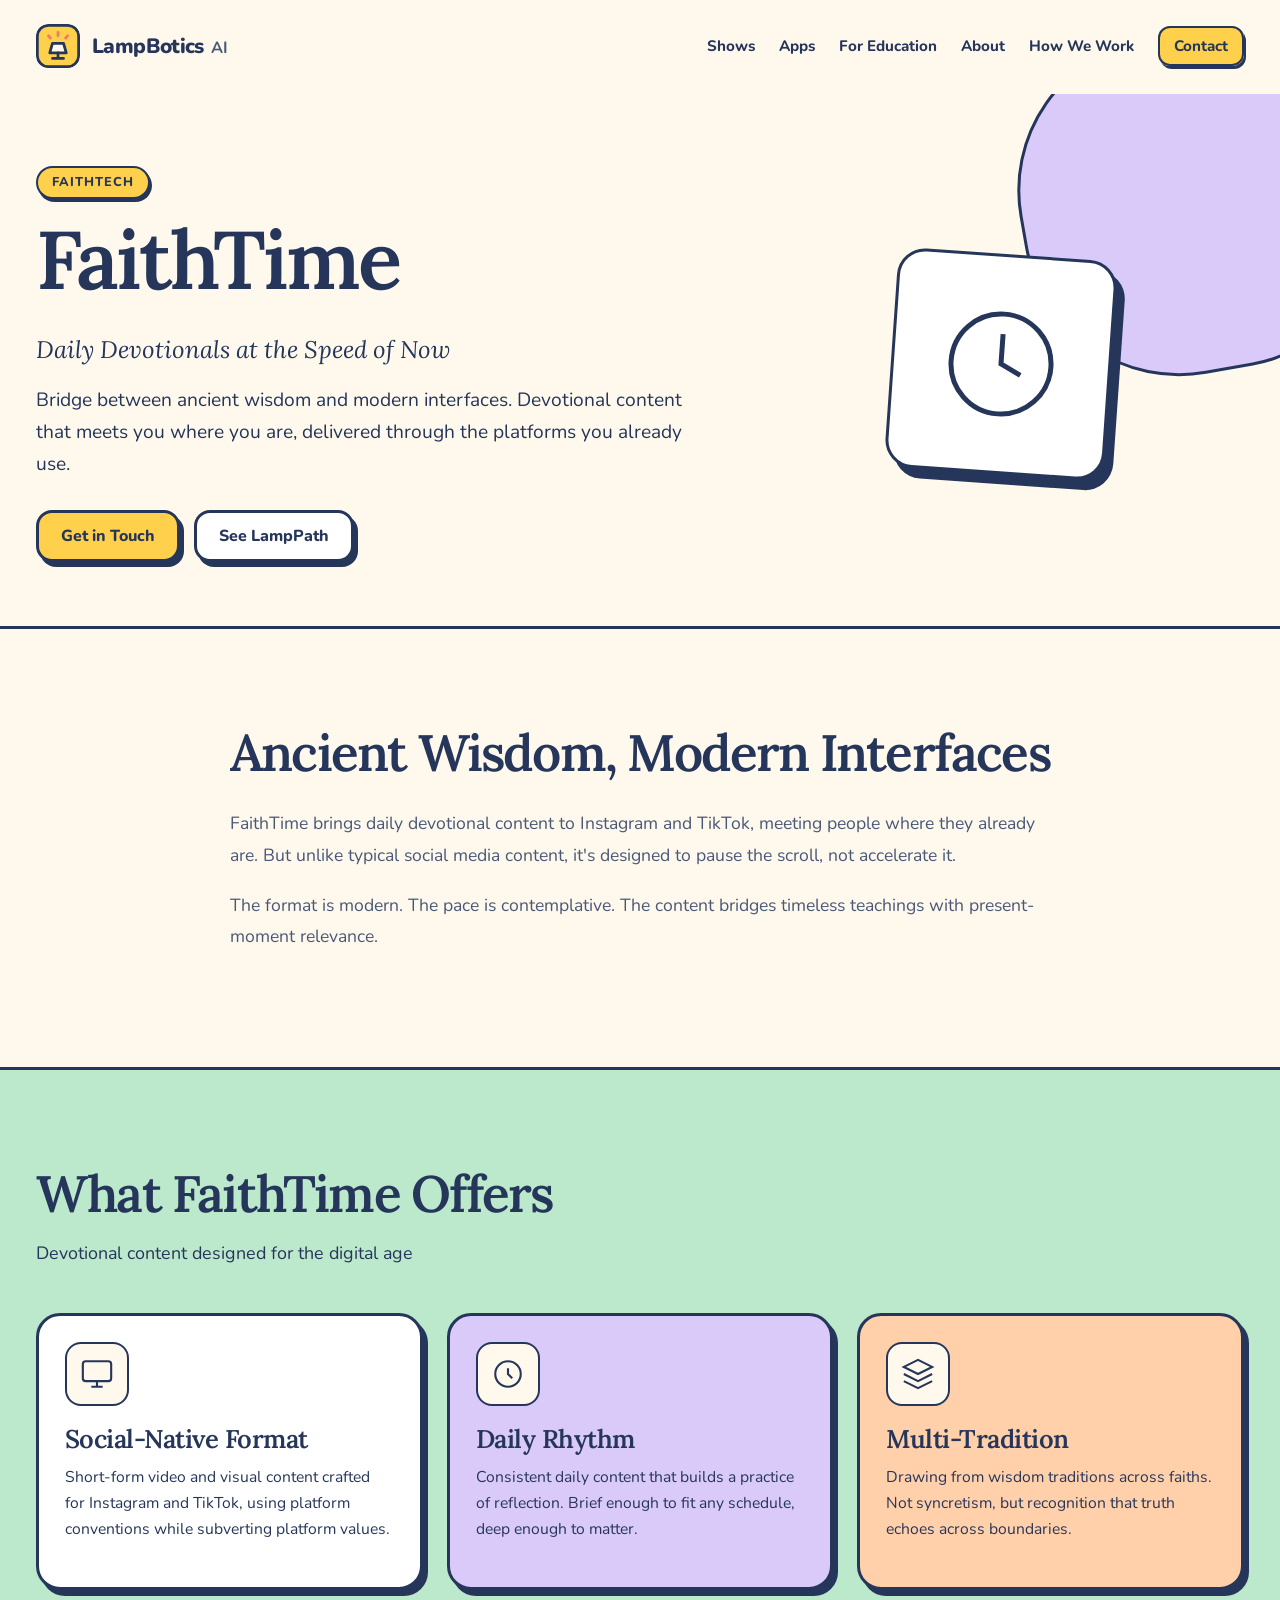
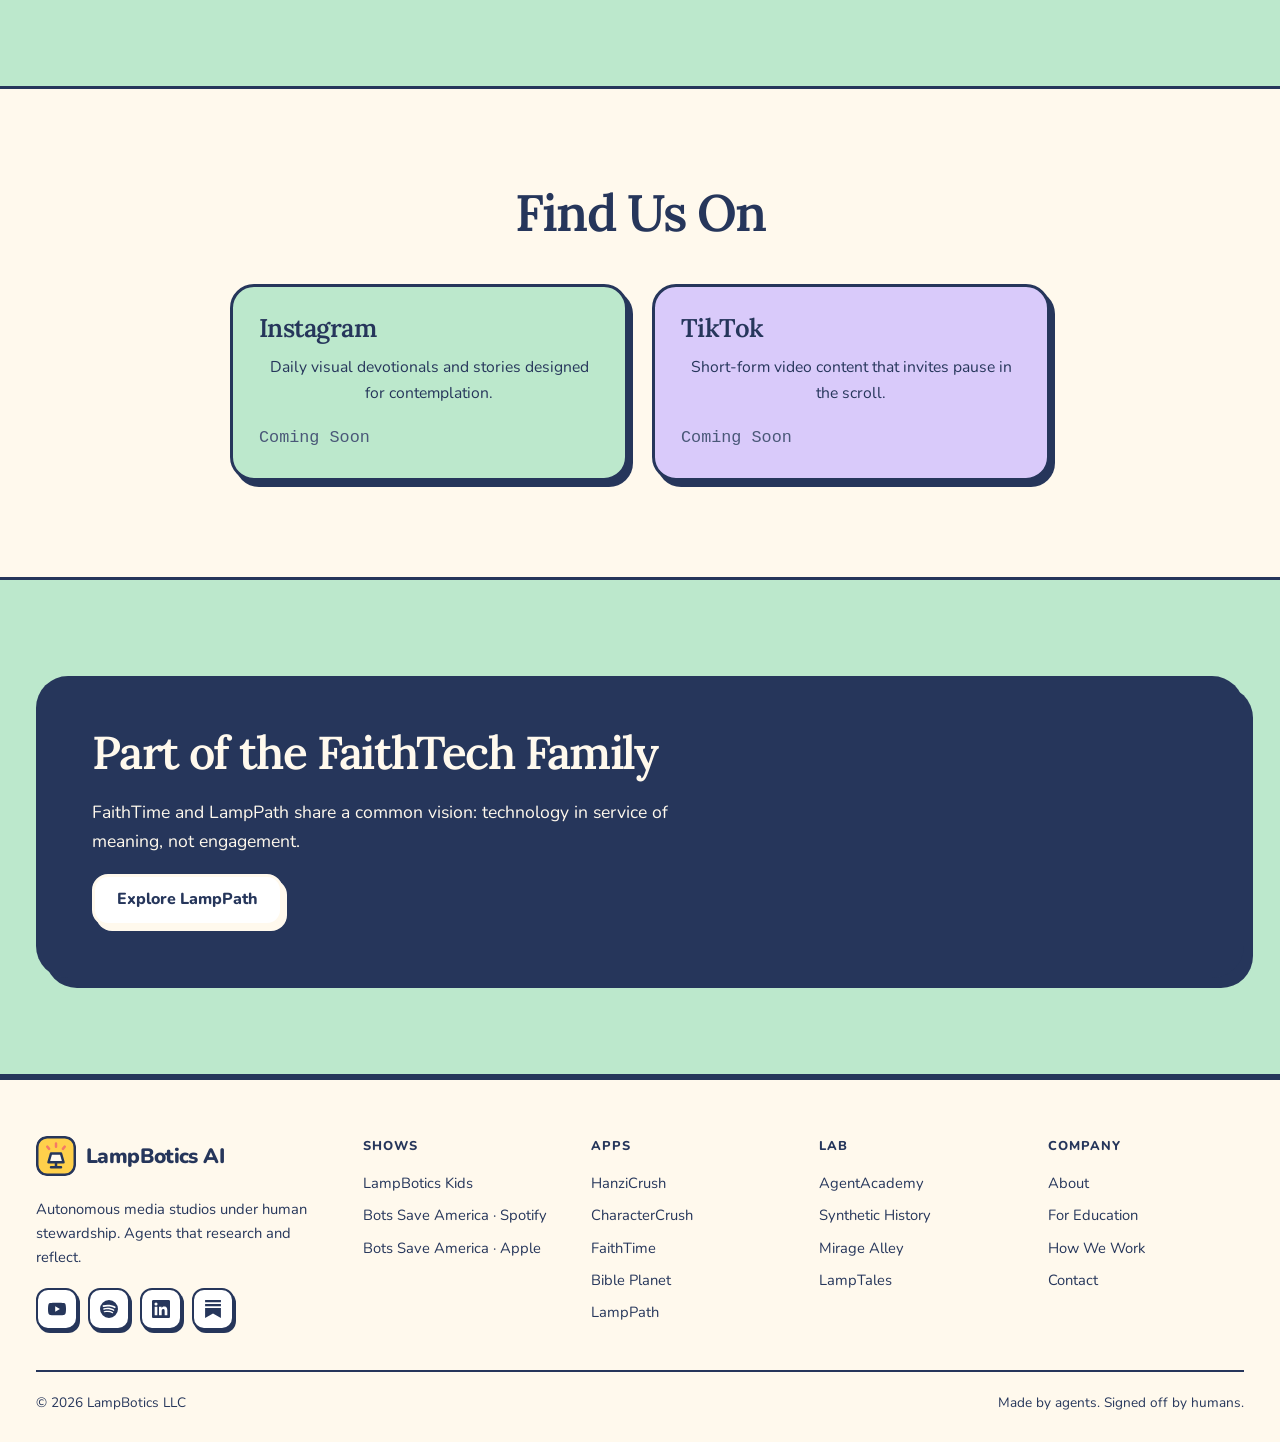
==== commit 6701b2e1: "Add Bible Planet to apps, footer and About Co-Authored-By: Claude Opus 5.5 <noreply@anthropic.com>" ====
--- a/products/faithtime/index.html
+++ b/products/faithtime/index.html
@@ -207,6 +207,7 @@
             <a href="https://hanzicrush.lampbotics.com/" class="footer__link" target="_blank" rel="noopener">HanziCrush</a>
             <a href="https://charactercrush.lampbotics.com/" class="footer__link" target="_blank" rel="noopener">CharacterCrush</a>
             <a href="/products/faithtime/" class="footer__link">FaithTime</a>
+            <a href="https://bibleplanet.lampbotics.com/" class="footer__link" target="_blank" rel="noopener">Bible Planet</a>
             <a href="https://path.lampbotics.com/" class="footer__link" target="_blank" rel="noopener">LampPath</a>
           </nav>
         </div>
--- a/assets/css/styles.css
+++ b/assets/css/styles.css
@@ -340,6 +340,7 @@
 .app-card__art .ghost { opacity: .28; }
 .app-card__art--faith { font-family: var(--font-display); font-size: 1.15rem; font-weight: 600; text-align: center; padding: 20px; line-height: 1.35; }
 .app-card__art--faith span { display: block; max-width: 220px; border: var(--border-thin); border-radius: 14px; background: var(--white); padding: 14px 16px; box-shadow: var(--shadow-sm); transform: rotate(-3deg); }
+.grid > .card.app-card--sky { background: var(--sky); }
 .app-card__body { padding: 24px 26px 26px; display: flex; flex-direction: column; flex: 1; width: 100%; }
 .app-card__body .btn-row { margin-top: auto; }
 .age-pill { display: inline-block; align-self: flex-start; border: var(--border-thin); border-radius: 999px; padding: 2px 12px; font-size: .78rem; font-weight: 800; background: var(--white); margin-bottom: 14px; }
